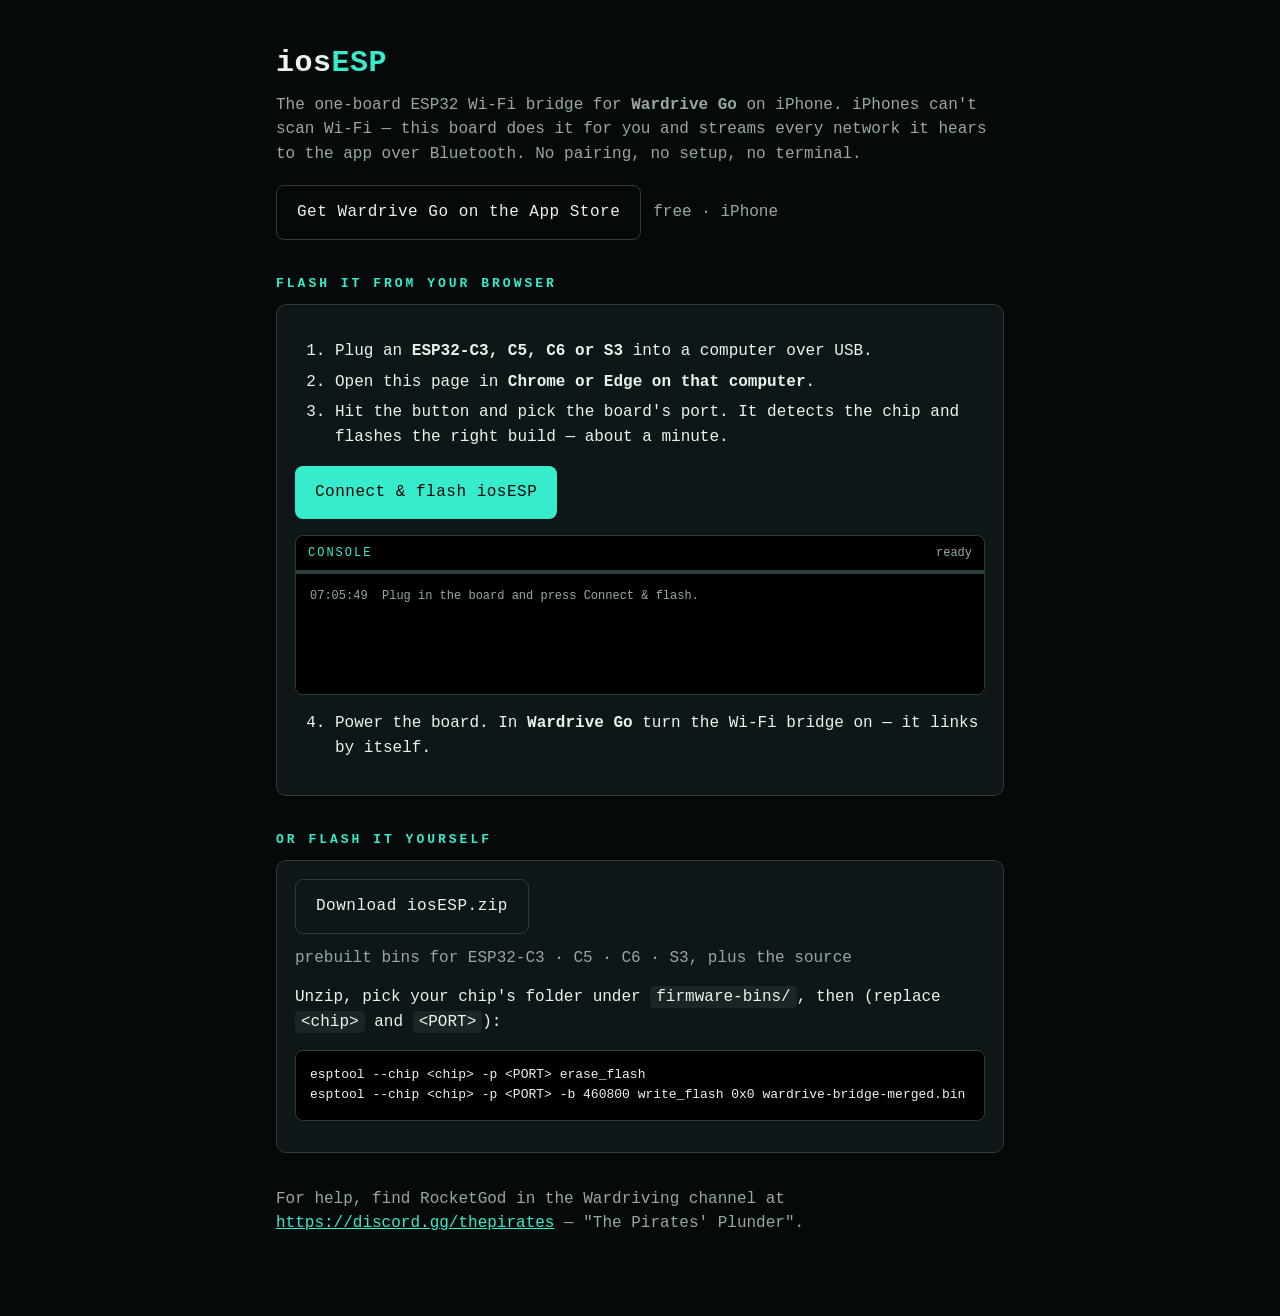
==== iosESP/index.html @ f20fcab3 "iosESP flasher: native-USB reset after flashing on USB-Serial-JTAG boards" ====
<!doctype html>
<html lang="en">
<head>
<meta charset="utf-8">
<meta name="viewport" content="width=device-width, initial-scale=1">
<title>iosESP firmware</title>
<meta name="description" content="iosESP — the one-board ESP32 Wi-Fi bridge firmware for Wardrive Go on iPhone. Flash it from your browser.">
<style>
  :root { --paper:#06090A; --surface:#0E1618; --ink:#E9F3F0; --muted:#94A9A4; --line:#2C3D3B; --glow:#37ECCB; --ochre:#E0A53C; --danger:#FF5B52; }
  * { box-sizing: border-box; }
  body { margin:0; background:var(--paper); color:var(--ink); font: 16px/1.55 ui-monospace, SFMono-Regular, Menlo, Consolas, monospace; }
  main { max-width: 760px; margin: 0 auto; padding: 40px 16px 64px; }
  h1 { font-size: 30px; margin: 0 0 6px; letter-spacing: .5px; }
  h1 span { color: var(--glow); }
  .sub { color: var(--muted); margin: 0 0 28px; }
  h2 { font-size: 13px; letter-spacing: 3px; color: var(--glow); margin: 34px 0 10px; text-transform: uppercase; }
  .card { background: var(--surface); border: 1px solid var(--line); border-radius: 10px; padding: 18px; }
  .btn { display:inline-block; background: var(--glow); color: var(--paper); font-weight: 700; padding: 14px 20px; border-radius: 8px; text-decoration: none; letter-spacing: .5px; border: 0; font: inherit; cursor: pointer; }
  .btn.alt { background: transparent; color: var(--ink); border: 1px solid var(--line); }
  .btn:disabled { opacity: .45; cursor: default; }
  code { background: rgba(255,255,255,.06); padding: 2px 6px; border-radius: 4px; }
  pre { background: #000; border: 1px solid var(--line); border-radius: 8px; padding: 14px; overflow-x: auto; font-size: 13px; }
  .muted { color: var(--muted); }
  a { color: var(--glow); }
  .row { display:flex; gap: 12px; flex-wrap: wrap; align-items: center; }
  ol li { margin: 6px 0; }
  .term { margin-top: 16px; background: #000; border: 1px solid var(--line); border-radius: 8px; overflow: hidden; }
  .term-bar { display:flex; justify-content: space-between; align-items: center; padding: 8px 12px; border-bottom: 1px solid var(--line); font-size: 12px; }
  .term-bar .title { color: var(--glow); letter-spacing: 2px; }
  .term-bar .state { color: var(--muted); }
  .term-bar .state.busy { color: var(--ochre); }
  .term-bar .state.ok { color: var(--glow); }
  .term-bar .state.err { color: var(--danger); }
  .bar { height: 3px; background: var(--line); }
  .bar > div { height: 100%; width: 0; background: var(--glow); transition: width .2s; }
  #log { margin: 0; border: 0; border-radius: 0; max-height: 280px; min-height: 120px; overflow: auto; font-size: 12px; line-height: 1.45; white-space: pre-wrap; word-break: break-word; }
  #log .ok { color: var(--glow); } #log .err { color: var(--danger); } #log .dim { color: var(--muted); } #log .hi { color: var(--ink); }
</style>
</head>
<body>
<main>
  <h1>ios<span>ESP</span></h1>
  <p class="sub">The one-board ESP32 Wi-Fi bridge for <strong>Wardrive Go</strong> on iPhone. iPhones can't scan Wi-Fi — this board does it for you and streams every network it hears to the app over Bluetooth. No pairing, no setup, no terminal.</p>
  <div class="row" style="margin:-10px 0 28px">
    <a class="btn alt" href="https://apps.apple.com/app/id6783390938">Get Wardrive Go on the App Store</a>
    <span class="muted">free · iPhone</span>
  </div>

  <h2>Flash it from your browser</h2>
  <div class="card">
    <ol>
      <li>Plug an <strong>ESP32-C3, C5, C6 or S3</strong> into a computer over USB.</li>
      <li>Open this page in <strong>Chrome or Edge on that computer</strong>.</li>
      <li>Hit the button and pick the board's port. It detects the chip and flashes the right build — about a minute.</li>
    </ol>
    <div class="row" style="margin-top:8px">
      <button id="flash" class="btn">Connect &amp; flash iosESP</button>
    </div>
    <div class="term">
      <div class="term-bar"><span class="title">CONSOLE</span><span id="state" class="state">ready</span></div>
      <div class="bar"><div id="progress"></div></div>
      <pre id="log"></pre>
    </div>
    <ol start="4">
      <li>Power the board. In <strong>Wardrive Go</strong> turn the Wi-Fi bridge on — it links by itself.</li>
    </ol>
  </div>

  <h2>Or flash it yourself</h2>
  <div class="card">
    <div class="row">
      <a class="btn alt" href="iosESP.zip">Download iosESP.zip</a>
      <span class="muted">prebuilt bins for ESP32-C3 · C5 · C6 · S3, plus the source</span>
    </div>
    <p style="margin-top:14px">Unzip, pick your chip's folder under <code>firmware-bins/</code>, then (replace <code>&lt;chip&gt;</code> and <code>&lt;PORT&gt;</code>):</p>
<pre>esptool --chip &lt;chip&gt; -p &lt;PORT&gt; erase_flash
esptool --chip &lt;chip&gt; -p &lt;PORT&gt; -b 460800 write_flash 0x0 wardrive-bridge-merged.bin</pre>
  </div>

  <p class="muted" style="margin-top:34px">For help, find RocketGod in the Wardriving channel at <a href="https://discord.gg/thepirates">https://discord.gg/thepirates</a> — "The Pirates' Plunder".</p>
</main>
<script type="module">
const ESPTOOL = "https://cdn.jsdelivr.net/npm/esptool-js@0.7.0/+esm";
const BINS = {
  "ESP32-C3": "bins/esp32c3/wardrive-bridge-merged.bin",
  "ESP32-C5": "bins/esp32c5/wardrive-bridge-merged.bin",
  "ESP32-C6": "bins/esp32c6/wardrive-bridge-merged.bin",
  "ESP32-S3": "bins/esp32s3/wardrive-bridge-merged.bin",
};
const btn = document.getElementById("flash"), logEl = document.getElementById("log");
const stateEl = document.getElementById("state"), bar = document.getElementById("progress");

function line(text, cls = "dim") {
  const t = String(text).replace(/\r?\n$/, "");
  if (!t.trim()) return;
  const el = document.createElement("div");
  el.className = cls;
  el.textContent = `${new Date().toTimeString().slice(0, 8)}  ${t}`;
  logEl.appendChild(el);
  while (logEl.childElementCount > 1500) logEl.removeChild(logEl.firstChild);
  logEl.scrollTop = logEl.scrollHeight;
}
function state(text, cls = "") { stateEl.textContent = text; stateEl.className = "state " + cls; }
function progress(f) { bar.style.width = `${Math.round(Math.max(0, Math.min(1, f)) * 100)}%`; }

const terminal = {
  clean() {},
  writeLine(s) { line(s, /error|fail/i.test(s) ? "err" : /chip is|detect|features|crystal|mac/i.test(s) ? "hi" : "dim"); },
  write(s) { line(s); },
};

if (!("serial" in navigator)) {
  btn.disabled = true;
  line("This browser can't flash over USB. Use Chrome or Edge on a computer, or the manual steps below.", "err");
  state("unsupported", "err");
} else if (!window.isSecureContext) {
  btn.disabled = true;
  line("USB flashing needs this page over HTTPS.", "err");
  state("unsupported", "err");
} else {
  line("Plug in the board and press Connect & flash.");
}

btn.addEventListener("click", async () => {
  let port;
  try { port = await navigator.serial.requestPort(); }
  catch { line("No port selected."); return; }

  btn.disabled = true; progress(0); logEl.textContent = "";
  let transport;
  try {
    state("connecting", "busy");
    line("Connecting…", "hi");
    const { ESPLoader, Transport } = await import(ESPTOOL);
    if (port.readable || port.writable) { try { await port.close(); } catch {} }
    transport = new Transport(port, false);
    const loader = new ESPLoader({ transport, baudrate: 460800, terminal, debugLogging: false });
    const desc = await loader.main();
    const chip = loader.chip.CHIP_NAME;
    line(`Detected ${desc}`, "ok");
    const path = BINS[chip];
    if (!path) throw new Error(`${chip} isn't supported. iosESP runs on ESP32-C3, C5, C6 and S3.`);

    state("downloading", "busy");
    const res = await fetch(path, { cache: "no-cache" });
    if (!res.ok) throw new Error(`Couldn't download the ${chip} build (HTTP ${res.status}).`);
    const data = new Uint8Array(await res.arrayBuffer());
    line(`Downloaded the ${chip} build (${(data.length / 1024).toFixed(0)} KB).`, "hi");

    state("erasing + flashing", "busy");
    line("Erasing and flashing — keep the board plugged in…", "hi");
    await loader.writeFlash({
      fileArray: [{ data, address: 0 }],
      flashMode: "keep", flashFreq: "keep", flashSize: "keep",
      eraseAll: true, compress: true,
      reportProgress: (_i, written, total) => progress(written / total),
    });
    progress(1);
    const nativeUsb = (port.getInfo ? port.getInfo().usbProductId : 0) === 0x1001;
    await loader.after("hard_reset", nativeUsb);
    line("Done. The board restarted into iosESP — turn on the Wi-Fi bridge in Wardrive Go.", "ok");
    state("done", "ok");
  } catch (e) {
    const msg = e && e.message ? e.message : String(e);
    line(`Failed: ${msg}`, "err");
    if (/failed to open serial port|port is already open|access denied/i.test(msg)) {
      line("The port is busy. Close any other app or tab using it (Arduino IDE, serial monitor), or unplug and replug the board, then try again.", "hi");
    } else {
      line("Hold the board's BOOT button, tap RESET (or replug while holding BOOT), release BOOT, then try again.", "hi");
    }
    state("failed", "err");
  } finally {
    try { if (transport) await transport.disconnect(); } catch {}
    btn.disabled = false;
  }
});
</script>
</body>
</html>
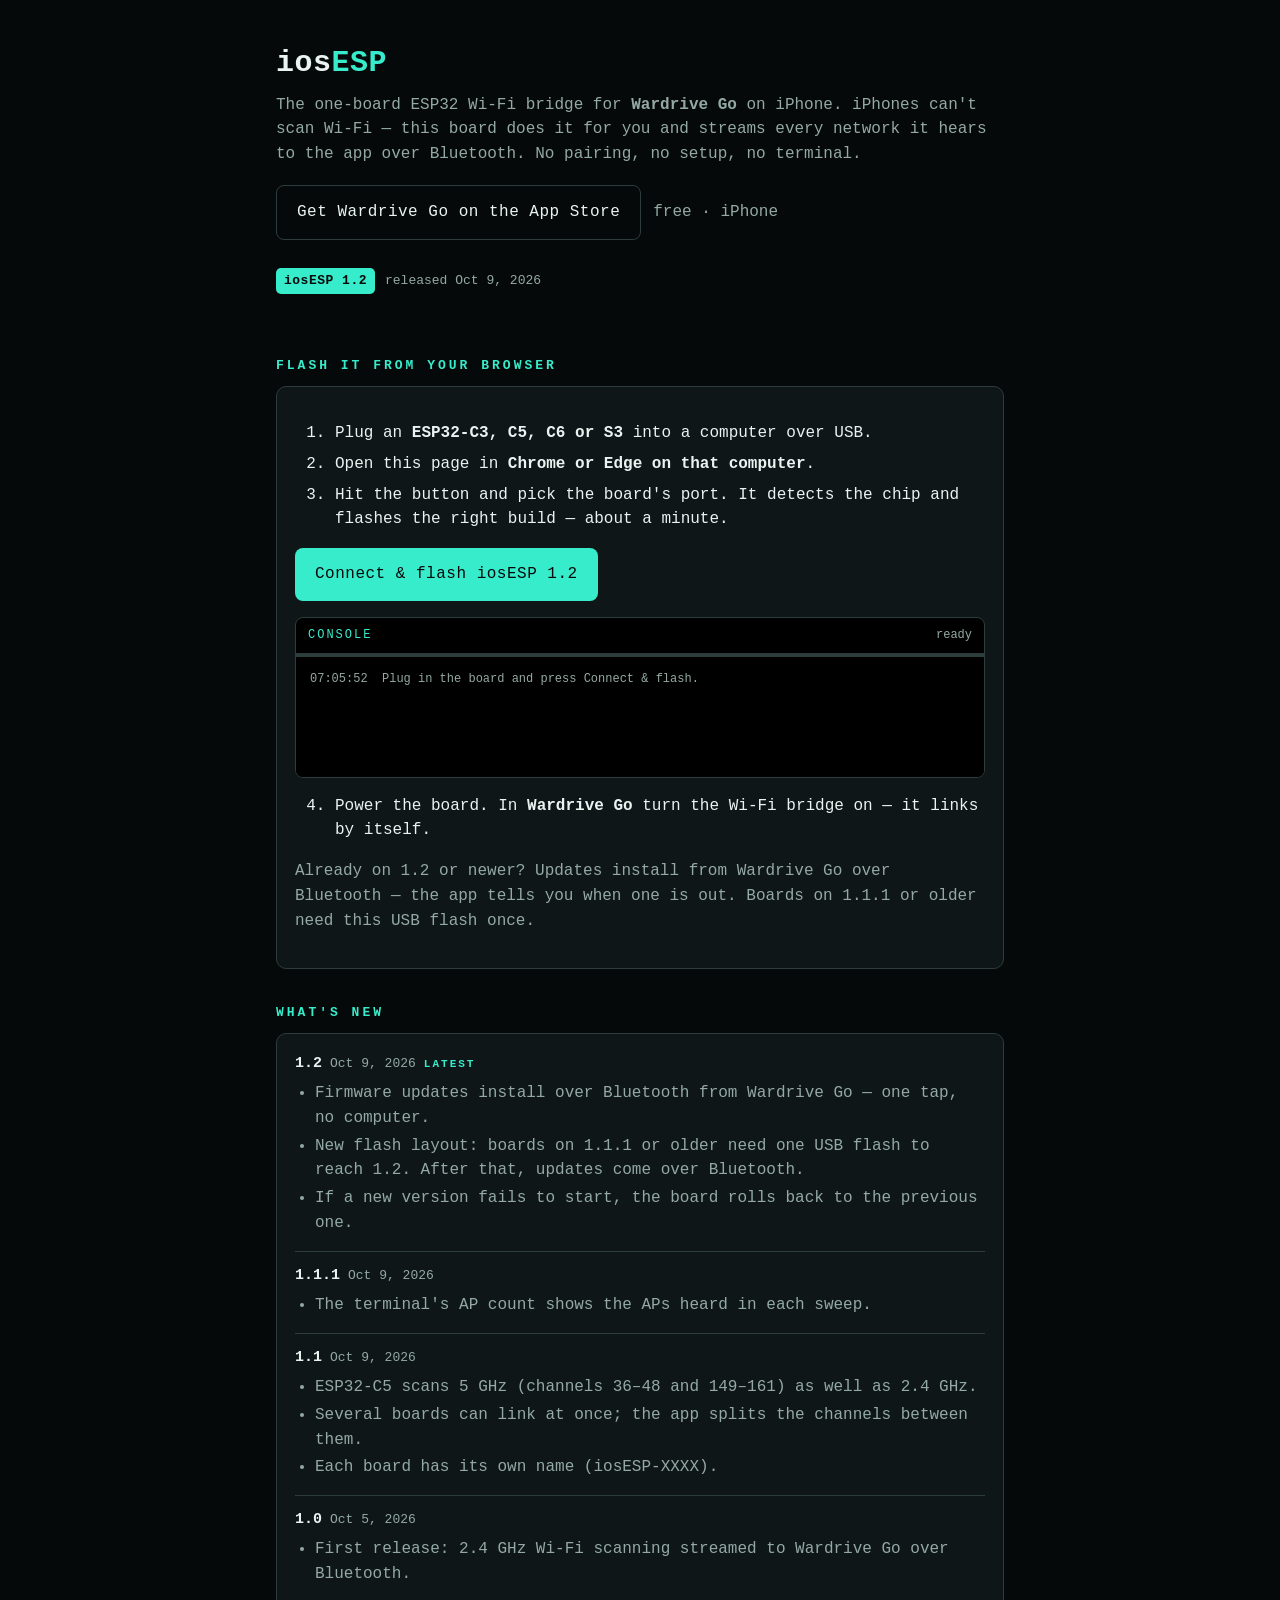
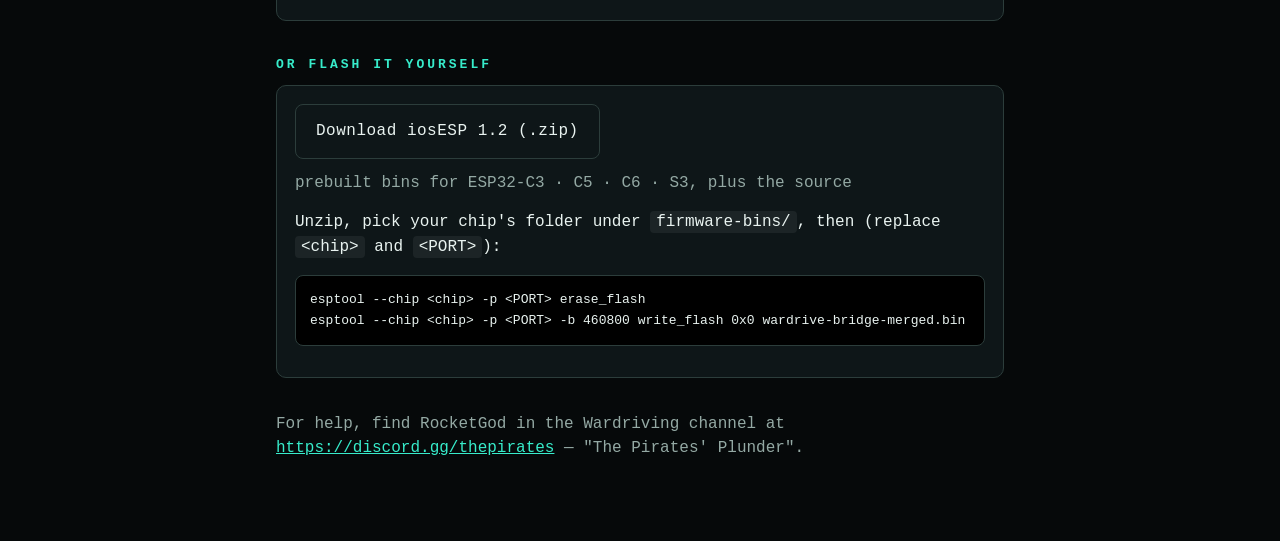
==== commit 6bcde526: "iosESP page: current version + release date, versioned button/zip, What's new from version.json" ====
--- a/iosESP/index.html
+++ b/iosESP/index.html
@@ -35,6 +35,16 @@
   .bar > div { height: 100%; width: 0; background: var(--glow); transition: width .2s; }
   #log { margin: 0; border: 0; border-radius: 0; max-height: 280px; min-height: 120px; overflow: auto; font-size: 12px; line-height: 1.45; white-space: pre-wrap; word-break: break-word; }
   #log .ok { color: var(--glow); } #log .err { color: var(--danger); } #log .dim { color: var(--muted); } #log .hi { color: var(--ink); }
+  .ver { display:inline-flex; gap: 10px; align-items: center; margin: -14px 0 28px; font-size: 13px; color: var(--muted); }
+  .ver b { color: var(--paper); background: var(--glow); padding: 3px 8px; border-radius: 5px; letter-spacing: .5px; }
+  .rel { padding: 12px 0; border-top: 1px solid var(--line); }
+  .rel:first-child { border-top: 0; padding-top: 0; }
+  .rel h3 { margin: 0 0 6px; font-size: 15px; }
+  .rel h3 span { color: var(--muted); font-weight: 400; font-size: 13px; margin-left: 8px; }
+  .rel h3 em { color: var(--glow); font-style: normal; font-size: 11px; letter-spacing: 2px; margin-left: 8px; }
+  .rel ul { margin: 0; padding-left: 20px; color: var(--muted); }
+  .rel li { margin: 3px 0; }
+  .update-note { margin-top: 12px; }
 </style>
 </head>
 <body>
@@ -45,6 +55,7 @@
     <a class="btn alt" href="https://apps.apple.com/app/id6783390938">Get Wardrive Go on the App Store</a>
     <span class="muted">free · iPhone</span>
   </div>
+  <div class="ver" id="ver" hidden><b id="ver-num"></b><span id="ver-date"></span></div>
 
   <h2>Flash it from your browser</h2>
   <div class="card">
@@ -64,12 +75,16 @@
     <ol start="4">
       <li>Power the board. In <strong>Wardrive Go</strong> turn the Wi-Fi bridge on — it links by itself.</li>
     </ol>
+    <p class="muted update-note">Already on 1.2 or newer? Updates install from Wardrive Go over Bluetooth — the app tells you when one is out. Boards on 1.1.1 or older need this USB flash once.</p>
   </div>
+
+  <h2 id="releases-h" hidden>What's new</h2>
+  <div class="card" id="releases" hidden></div>
 
   <h2>Or flash it yourself</h2>
   <div class="card">
     <div class="row">
-      <a class="btn alt" href="iosESP.zip">Download iosESP.zip</a>
+      <a class="btn alt" id="zip" href="iosESP.zip">Download iosESP.zip</a>
       <span class="muted">prebuilt bins for ESP32-C3 · C5 · C6 · S3, plus the source</span>
     </div>
     <p style="margin-top:14px">Unzip, pick your chip's folder under <code>firmware-bins/</code>, then (replace <code>&lt;chip&gt;</code> and <code>&lt;PORT&gt;</code>):</p>
@@ -101,6 +116,43 @@
   logEl.scrollTop = logEl.scrollHeight;
 }
 function state(text, cls = "") { stateEl.textContent = text; stateEl.className = "state " + cls; }
+
+let latest = "";
+function fmtDate(s) {
+  const d = new Date(`${s}T12:00:00`);
+  return isNaN(d) ? s : d.toLocaleDateString("en-US", { month: "short", day: "numeric", year: "numeric" });
+}
+function el(tag, cls, text) {
+  const e = document.createElement(tag);
+  if (cls) e.className = cls;
+  if (text !== undefined) e.textContent = text;
+  return e;
+}
+fetch("version.json", { cache: "no-cache" })
+  .then(r => (r.ok ? r.json() : null))
+  .then(v => {
+    if (!v || !v.latest) return;
+    latest = v.latest;
+    document.getElementById("ver-num").textContent = `iosESP ${v.latest}`;
+    document.getElementById("ver-date").textContent = v.date ? `released ${fmtDate(v.date)}` : "";
+    document.getElementById("ver").hidden = false;
+    btn.textContent = `Connect & flash iosESP ${v.latest}`;
+    document.getElementById("zip").textContent = `Download iosESP ${v.latest} (.zip)`;
+    const box = document.getElementById("releases");
+    for (const r of v.releases || []) {
+      const item = el("div", "rel");
+      const h = el("h3", "", r.version);
+      if (r.date) h.appendChild(el("span", "", fmtDate(r.date)));
+      if (r.version === v.latest) h.appendChild(el("em", "", "LATEST"));
+      item.appendChild(h);
+      const ul = el("ul");
+      for (const n of r.notes || []) ul.appendChild(el("li", "", n));
+      item.appendChild(ul);
+      box.appendChild(item);
+    }
+    if (box.childElementCount) { box.hidden = false; document.getElementById("releases-h").hidden = false; }
+  })
+  .catch(() => {});
 function progress(f) { bar.style.width = `${Math.round(Math.max(0, Math.min(1, f)) * 100)}%`; }
 
 const terminal = {
@@ -145,7 +197,7 @@
     const res = await fetch(path, { cache: "no-cache" });
     if (!res.ok) throw new Error(`Couldn't download the ${chip} build (HTTP ${res.status}).`);
     const data = new Uint8Array(await res.arrayBuffer());
-    line(`Downloaded the ${chip} build (${(data.length / 1024).toFixed(0)} KB).`, "hi");
+    line(`Downloaded iosESP ${latest ? latest + " " : ""}for ${chip} (${(data.length / 1024).toFixed(0)} KB).`, "hi");
 
     state("erasing + flashing", "busy");
     line("Erasing and flashing — keep the board plugged in…", "hi");
@@ -158,7 +210,7 @@
     progress(1);
     const nativeUsb = (port.getInfo ? port.getInfo().usbProductId : 0) === 0x1001;
     await loader.after("hard_reset", nativeUsb);
-    line("Done. The board restarted into iosESP — turn on the Wi-Fi bridge in Wardrive Go.", "ok");
+    line(`Done. The board restarted into iosESP${latest ? " " + latest : ""} — turn on the Wi-Fi bridge in Wardrive Go.`, "ok");
     state("done", "ok");
   } catch (e) {
     const msg = e && e.message ? e.message : String(e);
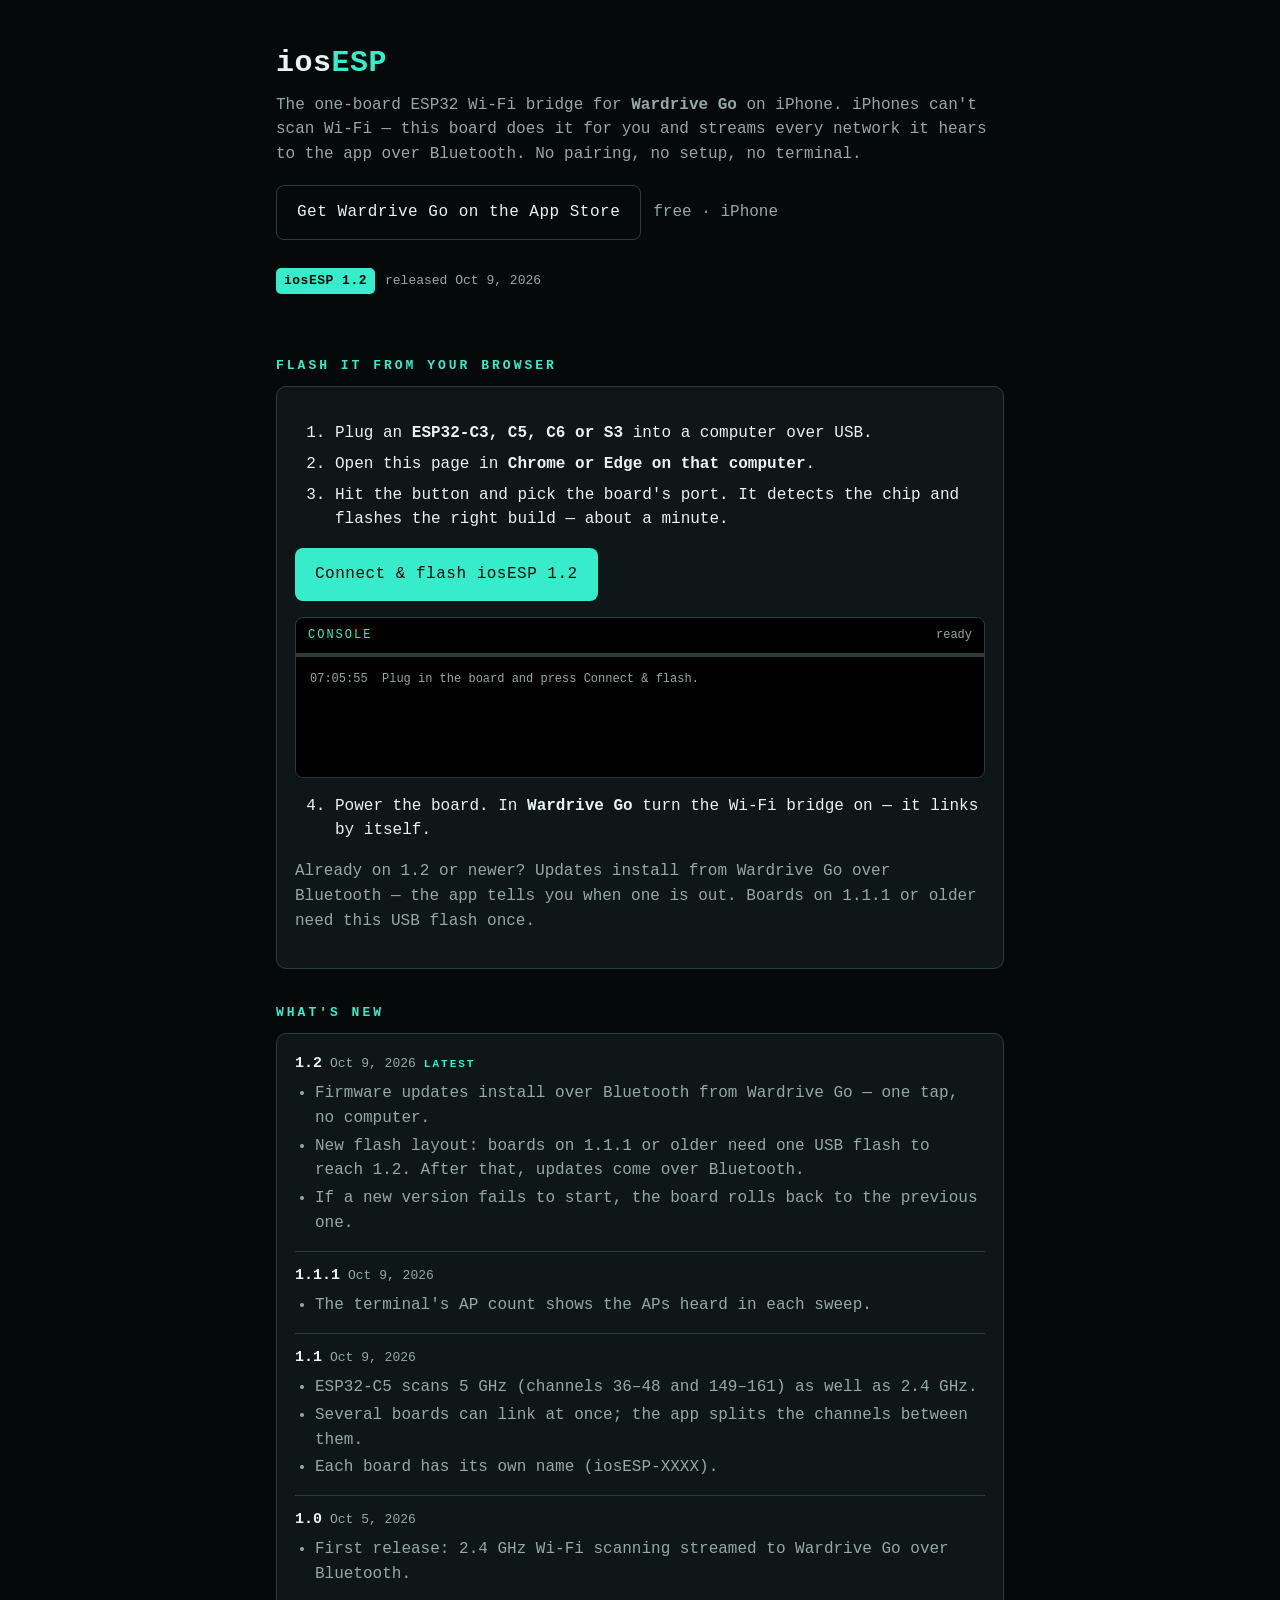
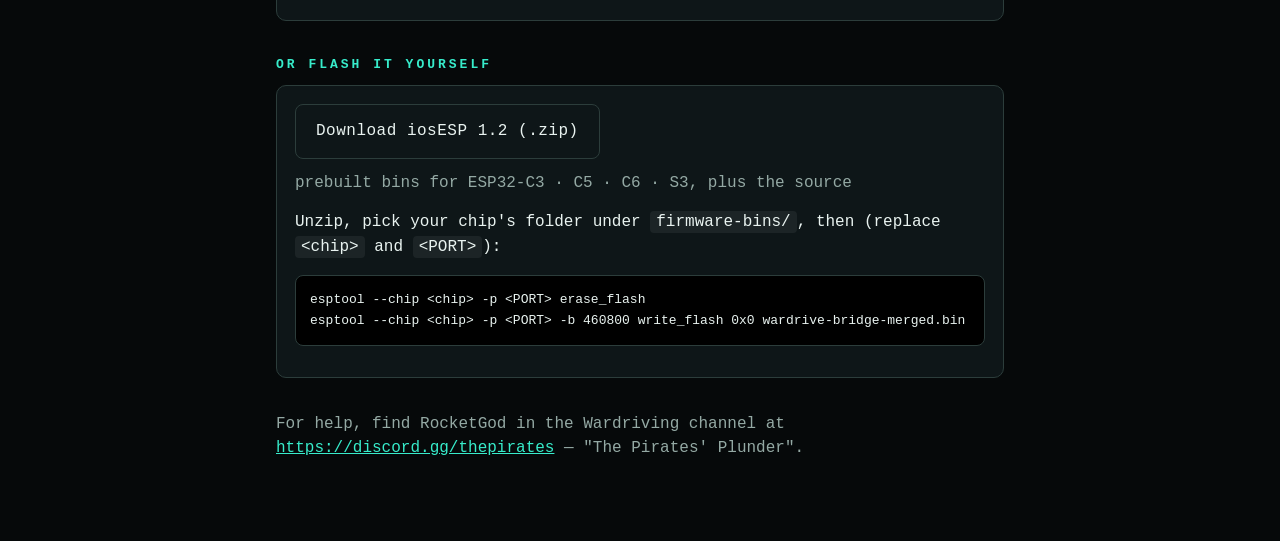
==== commit 2f3ed6b8: "iosESP flasher: versioned firmware URLs so the CDN can't serve a cached older build" ====
--- a/iosESP/index.html
+++ b/iosESP/index.html
@@ -128,7 +128,7 @@
   if (text !== undefined) e.textContent = text;
   return e;
 }
-fetch("version.json", { cache: "no-cache" })
+fetch(`version.json?t=${Date.now()}`, { cache: "no-store" })
   .then(r => (r.ok ? r.json() : null))
   .then(v => {
     if (!v || !v.latest) return;
@@ -137,7 +137,9 @@
     document.getElementById("ver-date").textContent = v.date ? `released ${fmtDate(v.date)}` : "";
     document.getElementById("ver").hidden = false;
     btn.textContent = `Connect & flash iosESP ${v.latest}`;
-    document.getElementById("zip").textContent = `Download iosESP ${v.latest} (.zip)`;
+    const zip = document.getElementById("zip");
+    zip.textContent = `Download iosESP ${v.latest} (.zip)`;
+    zip.href = `iosESP.zip?v=${encodeURIComponent(v.latest)}`;
     const box = document.getElementById("releases");
     for (const r of v.releases || []) {
       const item = el("div", "rel");
@@ -194,7 +196,7 @@
     if (!path) throw new Error(`${chip} isn't supported. iosESP runs on ESP32-C3, C5, C6 and S3.`);
 
     state("downloading", "busy");
-    const res = await fetch(path, { cache: "no-cache" });
+    const res = await fetch(`${path}?v=${encodeURIComponent(latest || Date.now())}`, { cache: "no-store" });
     if (!res.ok) throw new Error(`Couldn't download the ${chip} build (HTTP ${res.status}).`);
     const data = new Uint8Array(await res.arrayBuffer());
     line(`Downloaded iosESP ${latest ? latest + " " : ""}for ${chip} (${(data.length / 1024).toFixed(0)} KB).`, "hi");
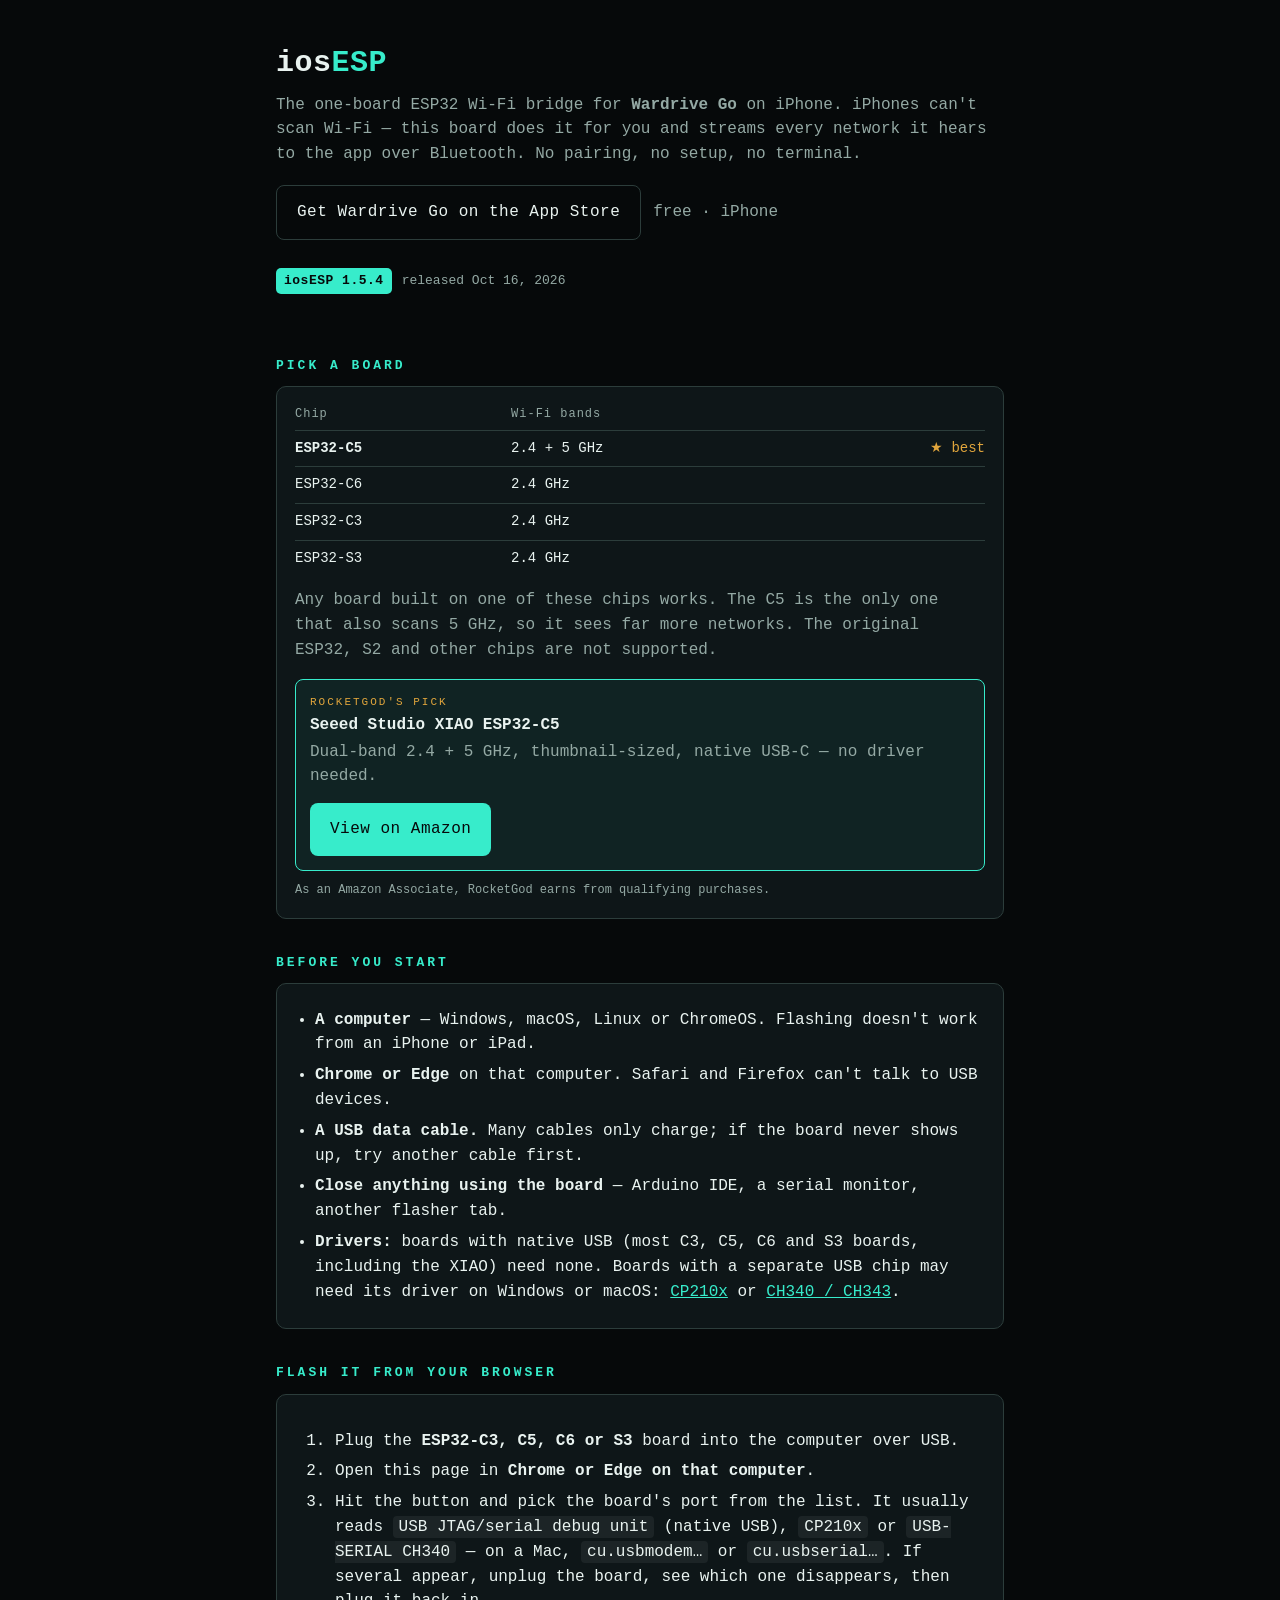
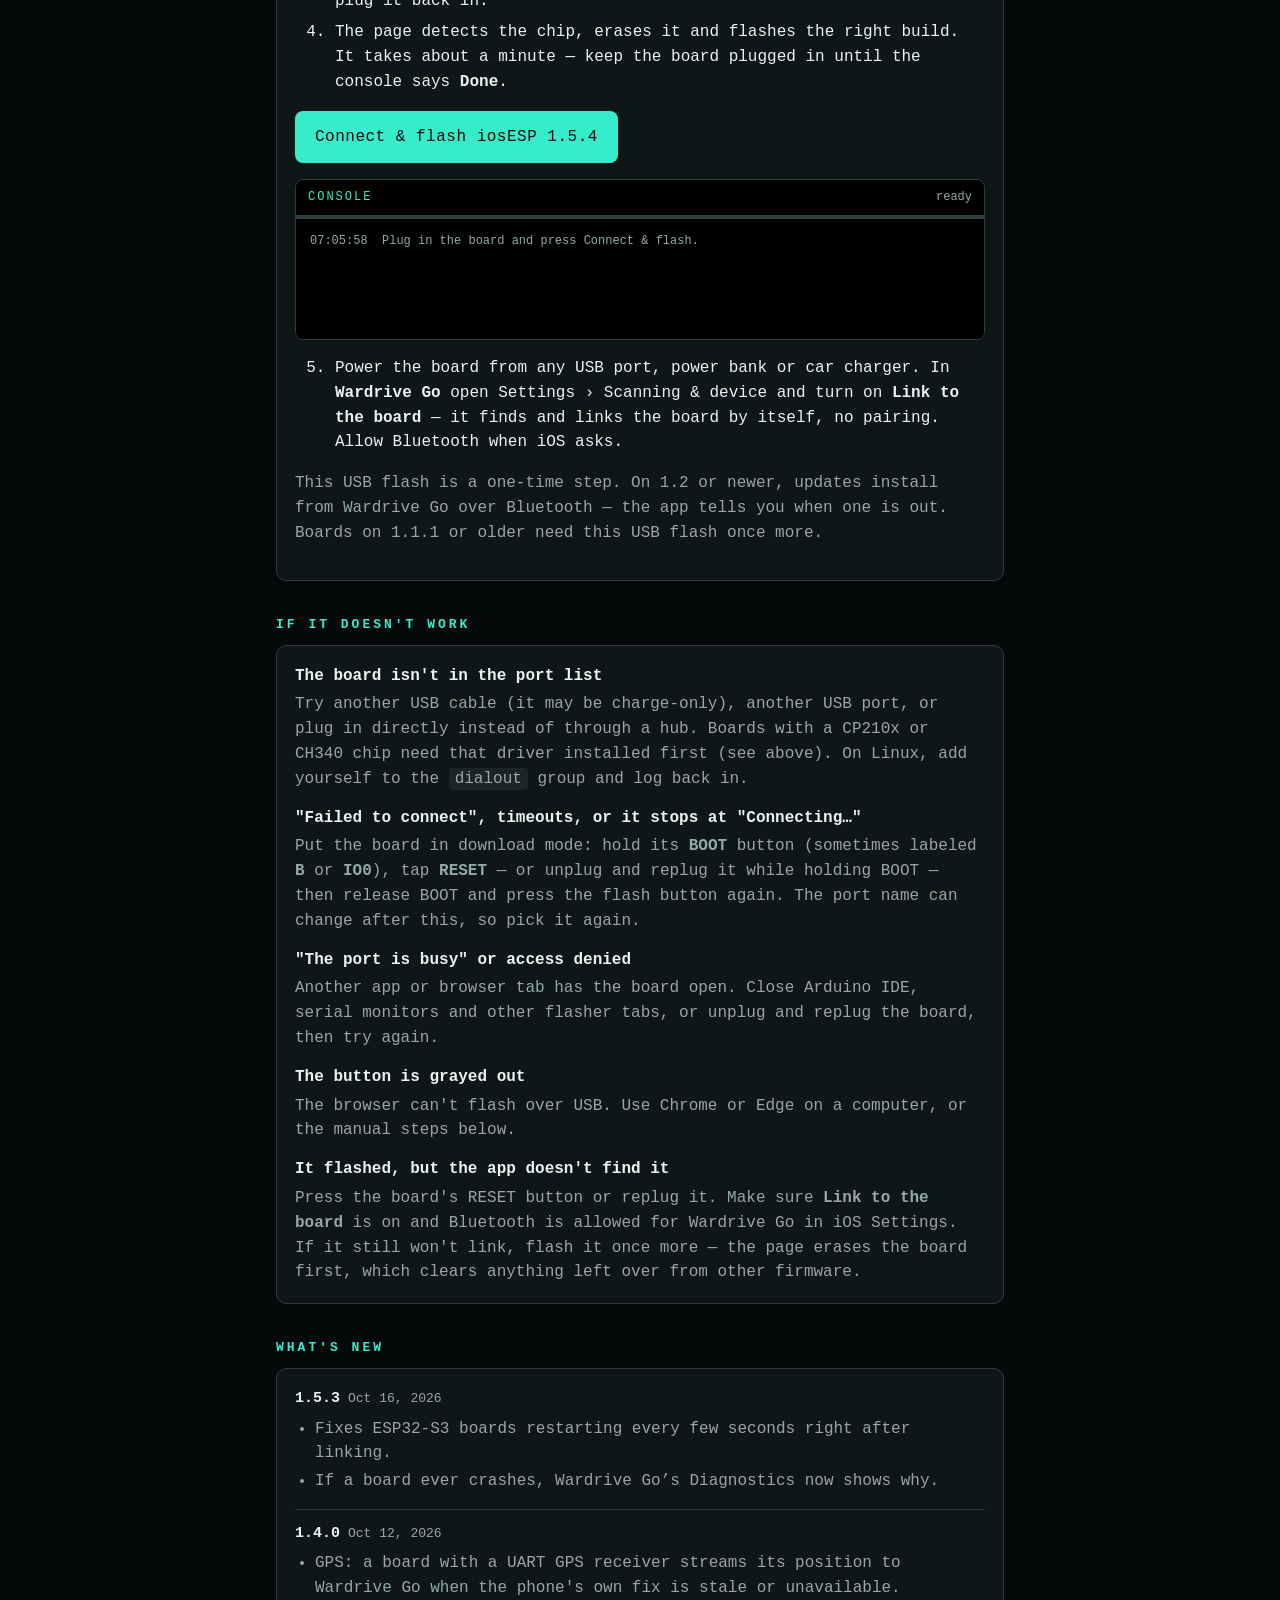
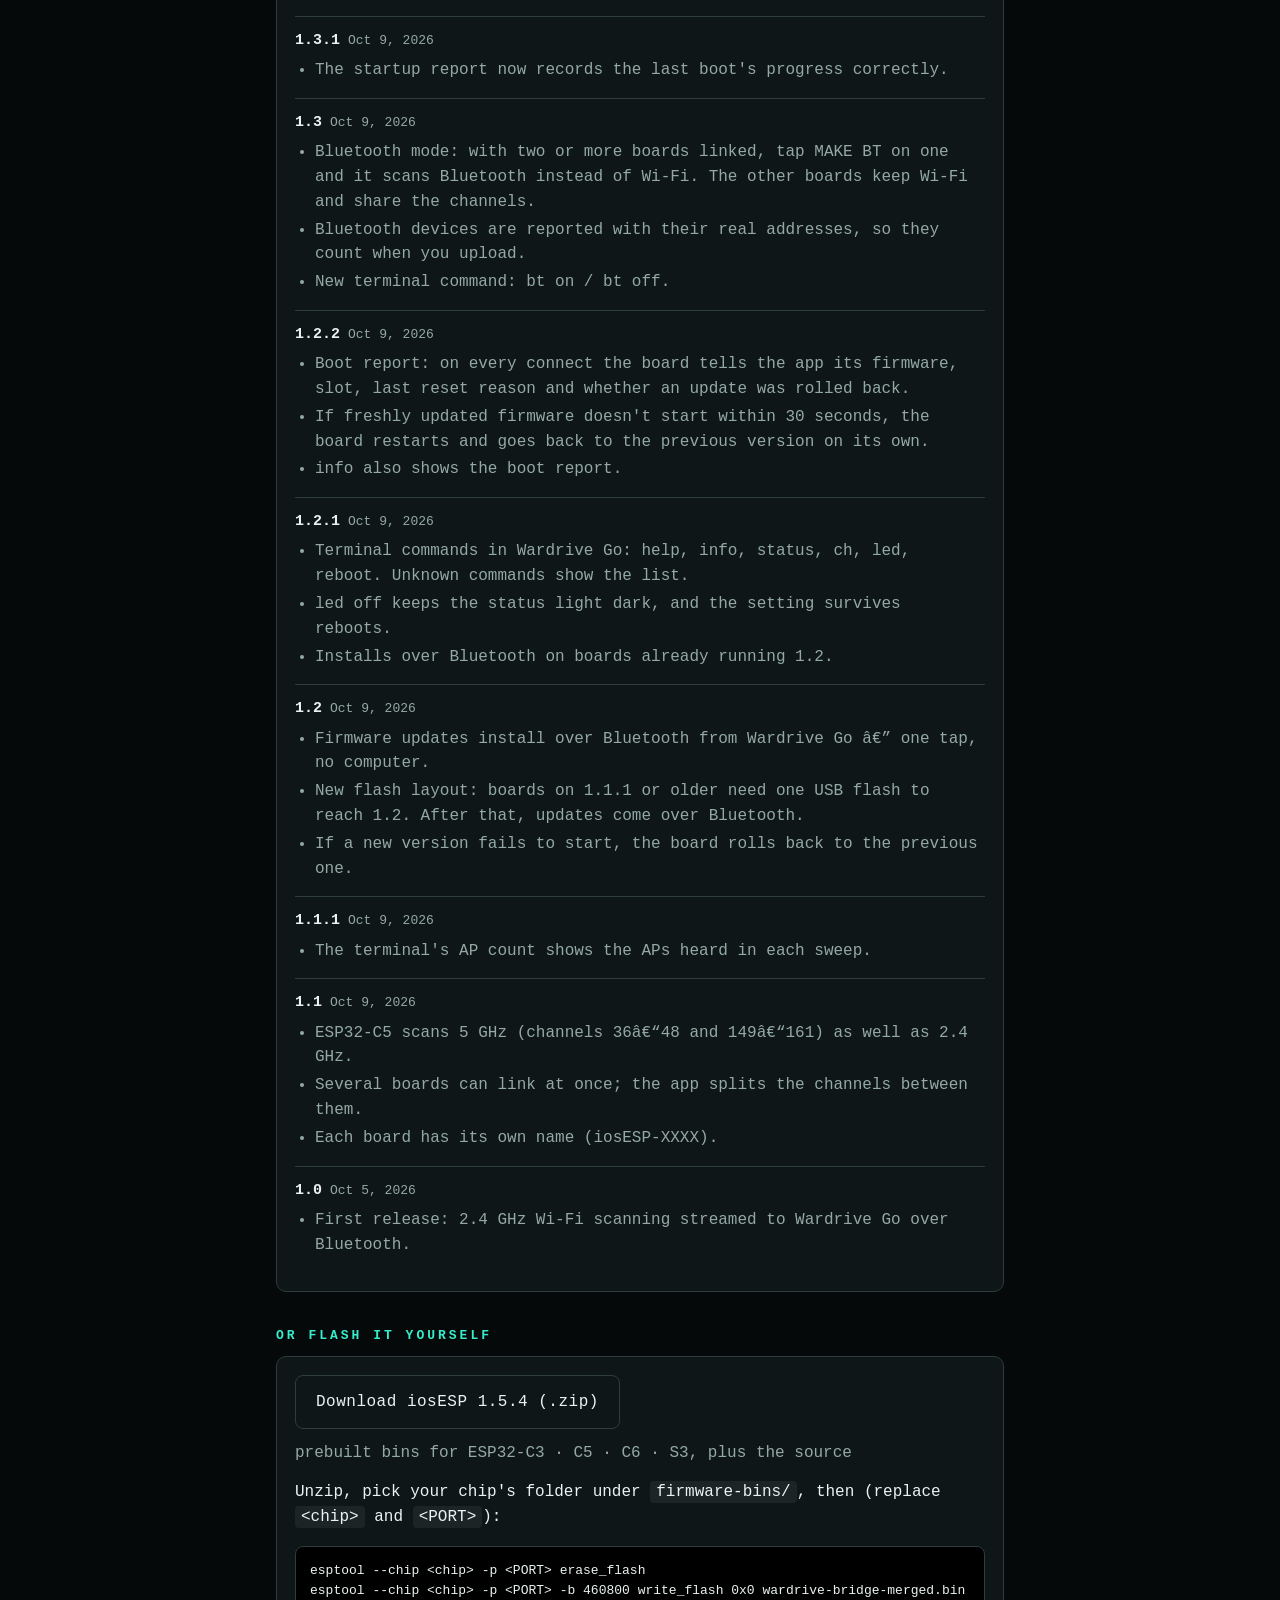
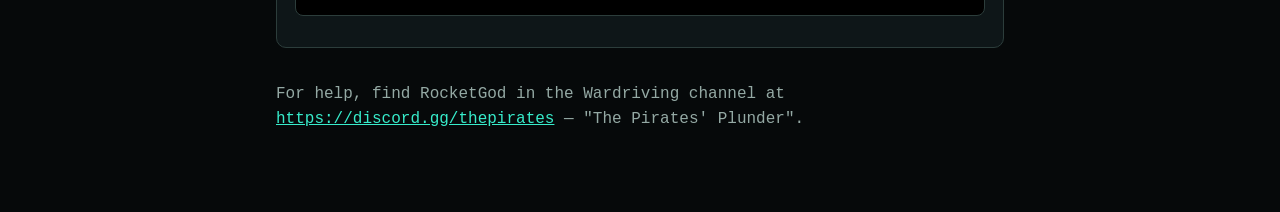
==== commit bca2ffe0: "iosESP: board picks, before-you-start checklist, detailed flashing steps and troubleshooting" ====
--- a/iosESP/index.html
+++ b/iosESP/index.html
@@ -45,6 +45,19 @@
   .rel ul { margin: 0; padding-left: 20px; color: var(--muted); }
   .rel li { margin: 3px 0; }
   .update-note { margin-top: 12px; }
+  ul { margin: 0; padding-left: 20px; } ul li { margin: 6px 0; }
+  .chips { width: 100%; border-collapse: collapse; font-size: 14px; }
+  .chips th { text-align: left; color: var(--muted); font-weight: 400; font-size: 12px; letter-spacing: 1px; padding: 0 0 6px; }
+  .chips td { padding: 7px 0; border-top: 1px solid var(--line); }
+  .chips .best { color: var(--ochre); text-align: right; white-space: nowrap; }
+  .pick { display: flex; gap: 14px; align-items: center; justify-content: space-between; flex-wrap: wrap; margin-top: 16px; padding: 14px; border: 1px solid var(--glow); border-radius: 8px; background: rgba(55,236,203,.06); }
+  .pick-label { color: var(--ochre); font-size: 11px; letter-spacing: 2px; }
+  .pick-name { font-weight: 700; margin: 2px 0; }
+  .disclosure { font-size: 12px; margin: 10px 0 0; }
+  .fix { margin: 0; }
+  .fix dt { font-weight: 700; margin-top: 14px; }
+  .fix dt:first-child { margin-top: 0; }
+  .fix dd { margin: 4px 0 0; color: var(--muted); }
 </style>
 </head>
 <body>
@@ -57,12 +70,45 @@
   </div>
   <div class="ver" id="ver" hidden><b id="ver-num"></b><span id="ver-date"></span></div>
 
+  <h2>Pick a board</h2>
+  <div class="card">
+    <table class="chips">
+      <tr><th>Chip</th><th>Wi-Fi bands</th><th></th></tr>
+      <tr><td><strong>ESP32-C5</strong></td><td>2.4 + 5 GHz</td><td class="best">★ best</td></tr>
+      <tr><td>ESP32-C6</td><td>2.4 GHz</td><td></td></tr>
+      <tr><td>ESP32-C3</td><td>2.4 GHz</td><td></td></tr>
+      <tr><td>ESP32-S3</td><td>2.4 GHz</td><td></td></tr>
+    </table>
+    <p class="muted" style="margin:12px 0 0">Any board built on one of these chips works. The C5 is the only one that also scans 5 GHz, so it sees far more networks. The original ESP32, S2 and other chips are not supported.</p>
+    <div class="pick">
+      <div>
+        <div class="pick-label">ROCKETGOD'S PICK</div>
+        <div class="pick-name">Seeed Studio XIAO ESP32-C5</div>
+        <div class="muted">Dual-band 2.4 + 5 GHz, thumbnail-sized, native USB-C — no driver needed.</div>
+      </div>
+      <a class="btn" href="https://link.amazon/B043kNYbH" rel="sponsored noopener" target="_blank">View on Amazon</a>
+    </div>
+    <p class="muted disclosure">As an Amazon Associate, RocketGod earns from qualifying purchases.</p>
+  </div>
+
+  <h2>Before you start</h2>
+  <div class="card">
+    <ul>
+      <li><strong>A computer</strong> — Windows, macOS, Linux or ChromeOS. Flashing doesn't work from an iPhone or iPad.</li>
+      <li><strong>Chrome or Edge</strong> on that computer. Safari and Firefox can't talk to USB devices.</li>
+      <li><strong>A USB data cable.</strong> Many cables only charge; if the board never shows up, try another cable first.</li>
+      <li><strong>Close anything using the board</strong> — Arduino IDE, a serial monitor, another flasher tab.</li>
+      <li><strong>Drivers:</strong> boards with native USB (most C3, C5, C6 and S3 boards, including the XIAO) need none. Boards with a separate USB chip may need its driver on Windows or macOS: <a href="https://www.silabs.com/developer-tools/usb-to-uart-bridge-vcp-drivers" rel="noopener" target="_blank">CP210x</a> or <a href="https://www.wch-ic.com/downloads/CH341SER_ZIP.html" rel="noopener" target="_blank">CH340 / CH343</a>.</li>
+    </ul>
+  </div>
+
   <h2>Flash it from your browser</h2>
   <div class="card">
     <ol>
-      <li>Plug an <strong>ESP32-C3, C5, C6 or S3</strong> into a computer over USB.</li>
+      <li>Plug the <strong>ESP32-C3, C5, C6 or S3</strong> board into the computer over USB.</li>
       <li>Open this page in <strong>Chrome or Edge on that computer</strong>.</li>
-      <li>Hit the button and pick the board's port. It detects the chip and flashes the right build — about a minute.</li>
+      <li>Hit the button and pick the board's port from the list. It usually reads <code>USB JTAG/serial debug unit</code> (native USB), <code>CP210x</code> or <code>USB-SERIAL CH340</code> — on a Mac, <code>cu.usbmodem…</code> or <code>cu.usbserial…</code>. If several appear, unplug the board, see which one disappears, then plug it back in.</li>
+      <li>The page detects the chip, erases it and flashes the right build. It takes about a minute — keep the board plugged in until the console says <strong>Done</strong>.</li>
     </ol>
     <div class="row" style="margin-top:8px">
       <button id="flash" class="btn">Connect &amp; flash iosESP</button>
@@ -72,10 +118,26 @@
       <div class="bar"><div id="progress"></div></div>
       <pre id="log"></pre>
     </div>
-    <ol start="4">
-      <li>Power the board. In <strong>Wardrive Go</strong> turn the Wi-Fi bridge on — it links by itself.</li>
+    <ol start="5">
+      <li>Power the board from any USB port, power bank or car charger. In <strong>Wardrive Go</strong> open Settings › Scanning &amp; device and turn on <strong>Link to the board</strong> — it finds and links the board by itself, no pairing. Allow Bluetooth when iOS asks.</li>
     </ol>
-    <p class="muted update-note">Already on 1.2 or newer? Updates install from Wardrive Go over Bluetooth — the app tells you when one is out. Boards on 1.1.1 or older need this USB flash once.</p>
+    <p class="muted update-note">This USB flash is a one-time step. On 1.2 or newer, updates install from Wardrive Go over Bluetooth — the app tells you when one is out. Boards on 1.1.1 or older need this USB flash once more.</p>
+  </div>
+
+  <h2>If it doesn't work</h2>
+  <div class="card">
+    <dl class="fix">
+      <dt>The board isn't in the port list</dt>
+      <dd>Try another USB cable (it may be charge-only), another USB port, or plug in directly instead of through a hub. Boards with a CP210x or CH340 chip need that driver installed first (see above). On Linux, add yourself to the <code>dialout</code> group and log back in.</dd>
+      <dt>"Failed to connect", timeouts, or it stops at "Connecting…"</dt>
+      <dd>Put the board in download mode: hold its <strong>BOOT</strong> button (sometimes labeled <strong>B</strong> or <strong>IO0</strong>), tap <strong>RESET</strong> — or unplug and replug it while holding BOOT — then release BOOT and press the flash button again. The port name can change after this, so pick it again.</dd>
+      <dt>"The port is busy" or access denied</dt>
+      <dd>Another app or browser tab has the board open. Close Arduino IDE, serial monitors and other flasher tabs, or unplug and replug the board, then try again.</dd>
+      <dt>The button is grayed out</dt>
+      <dd>The browser can't flash over USB. Use Chrome or Edge on a computer, or the manual steps below.</dd>
+      <dt>It flashed, but the app doesn't find it</dt>
+      <dd>Press the board's RESET button or replug it. Make sure <strong>Link to the board</strong> is on and Bluetooth is allowed for Wardrive Go in iOS Settings. If it still won't link, flash it once more — the page erases the board first, which clears anything left over from other firmware.</dd>
+    </dl>
   </div>
 
   <h2 id="releases-h" hidden>What's new</h2>
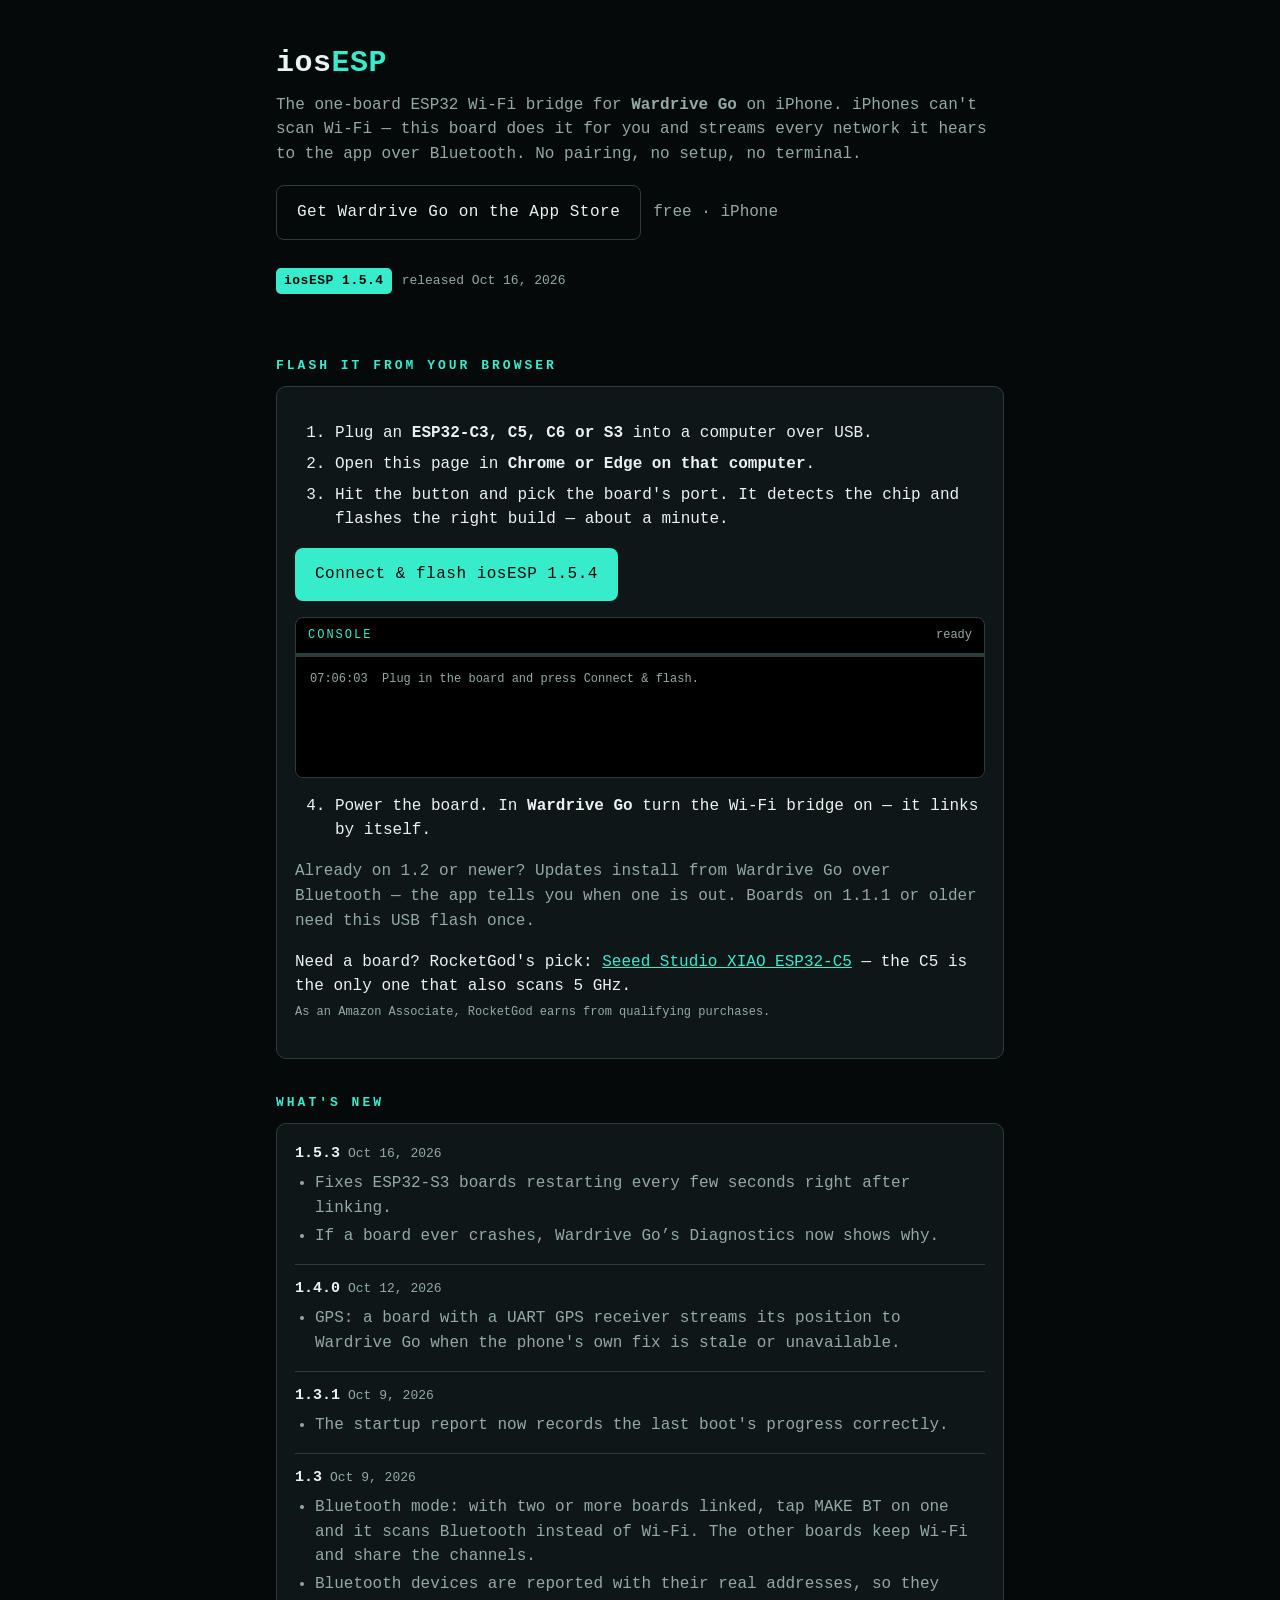
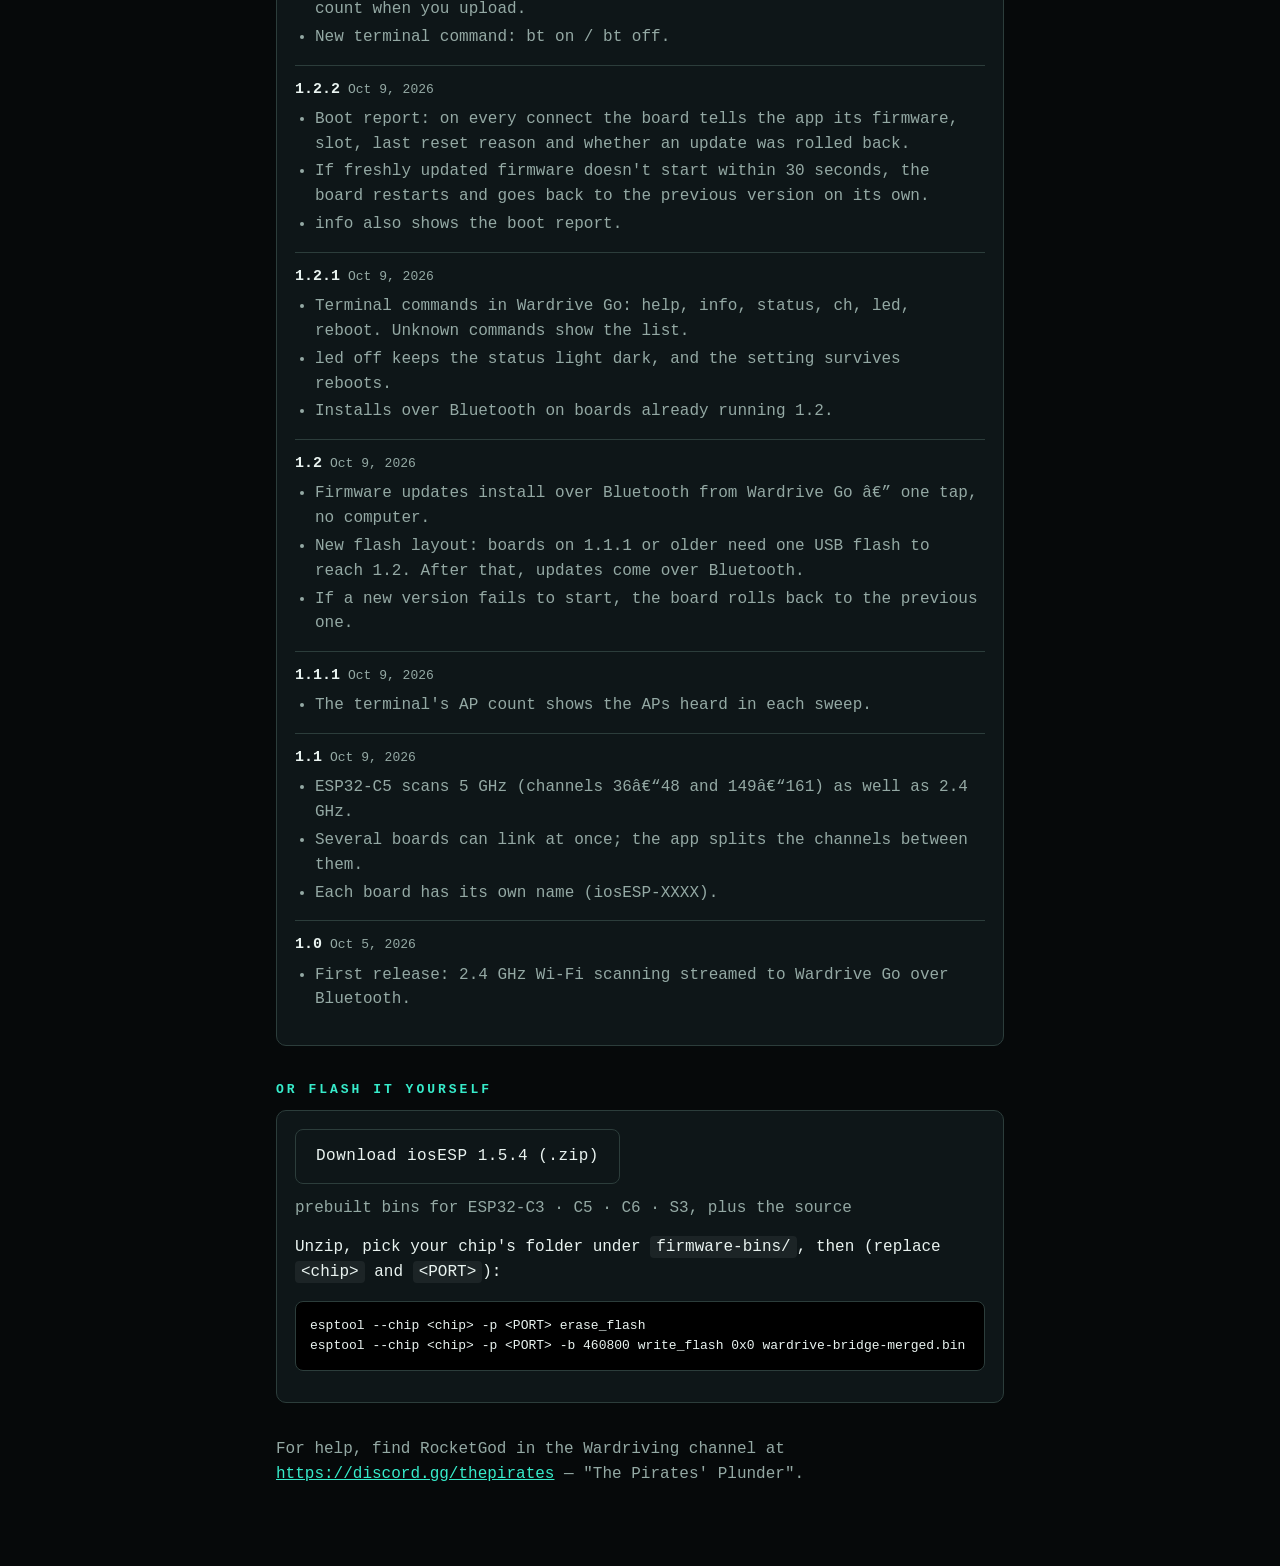
==== commit 2fca8cdb: "iosESP: simpler page with a recommended board" ====
--- a/iosESP/index.html
+++ b/iosESP/index.html
@@ -45,19 +45,6 @@
   .rel ul { margin: 0; padding-left: 20px; color: var(--muted); }
   .rel li { margin: 3px 0; }
   .update-note { margin-top: 12px; }
-  ul { margin: 0; padding-left: 20px; } ul li { margin: 6px 0; }
-  .chips { width: 100%; border-collapse: collapse; font-size: 14px; }
-  .chips th { text-align: left; color: var(--muted); font-weight: 400; font-size: 12px; letter-spacing: 1px; padding: 0 0 6px; }
-  .chips td { padding: 7px 0; border-top: 1px solid var(--line); }
-  .chips .best { color: var(--ochre); text-align: right; white-space: nowrap; }
-  .pick { display: flex; gap: 14px; align-items: center; justify-content: space-between; flex-wrap: wrap; margin-top: 16px; padding: 14px; border: 1px solid var(--glow); border-radius: 8px; background: rgba(55,236,203,.06); }
-  .pick-label { color: var(--ochre); font-size: 11px; letter-spacing: 2px; }
-  .pick-name { font-weight: 700; margin: 2px 0; }
-  .disclosure { font-size: 12px; margin: 10px 0 0; }
-  .fix { margin: 0; }
-  .fix dt { font-weight: 700; margin-top: 14px; }
-  .fix dt:first-child { margin-top: 0; }
-  .fix dd { margin: 4px 0 0; color: var(--muted); }
 </style>
 </head>
 <body>
@@ -70,45 +57,12 @@
   </div>
   <div class="ver" id="ver" hidden><b id="ver-num"></b><span id="ver-date"></span></div>
 
-  <h2>Pick a board</h2>
-  <div class="card">
-    <table class="chips">
-      <tr><th>Chip</th><th>Wi-Fi bands</th><th></th></tr>
-      <tr><td><strong>ESP32-C5</strong></td><td>2.4 + 5 GHz</td><td class="best">★ best</td></tr>
-      <tr><td>ESP32-C6</td><td>2.4 GHz</td><td></td></tr>
-      <tr><td>ESP32-C3</td><td>2.4 GHz</td><td></td></tr>
-      <tr><td>ESP32-S3</td><td>2.4 GHz</td><td></td></tr>
-    </table>
-    <p class="muted" style="margin:12px 0 0">Any board built on one of these chips works. The C5 is the only one that also scans 5 GHz, so it sees far more networks. The original ESP32, S2 and other chips are not supported.</p>
-    <div class="pick">
-      <div>
-        <div class="pick-label">ROCKETGOD'S PICK</div>
-        <div class="pick-name">Seeed Studio XIAO ESP32-C5</div>
-        <div class="muted">Dual-band 2.4 + 5 GHz, thumbnail-sized, native USB-C — no driver needed.</div>
-      </div>
-      <a class="btn" href="https://link.amazon/B043kNYbH" rel="sponsored noopener" target="_blank">View on Amazon</a>
-    </div>
-    <p class="muted disclosure">As an Amazon Associate, RocketGod earns from qualifying purchases.</p>
-  </div>
-
-  <h2>Before you start</h2>
-  <div class="card">
-    <ul>
-      <li><strong>A computer</strong> — Windows, macOS, Linux or ChromeOS. Flashing doesn't work from an iPhone or iPad.</li>
-      <li><strong>Chrome or Edge</strong> on that computer. Safari and Firefox can't talk to USB devices.</li>
-      <li><strong>A USB data cable.</strong> Many cables only charge; if the board never shows up, try another cable first.</li>
-      <li><strong>Close anything using the board</strong> — Arduino IDE, a serial monitor, another flasher tab.</li>
-      <li><strong>Drivers:</strong> boards with native USB (most C3, C5, C6 and S3 boards, including the XIAO) need none. Boards with a separate USB chip may need its driver on Windows or macOS: <a href="https://www.silabs.com/developer-tools/usb-to-uart-bridge-vcp-drivers" rel="noopener" target="_blank">CP210x</a> or <a href="https://www.wch-ic.com/downloads/CH341SER_ZIP.html" rel="noopener" target="_blank">CH340 / CH343</a>.</li>
-    </ul>
-  </div>
-
   <h2>Flash it from your browser</h2>
   <div class="card">
     <ol>
-      <li>Plug the <strong>ESP32-C3, C5, C6 or S3</strong> board into the computer over USB.</li>
+      <li>Plug an <strong>ESP32-C3, C5, C6 or S3</strong> into a computer over USB.</li>
       <li>Open this page in <strong>Chrome or Edge on that computer</strong>.</li>
-      <li>Hit the button and pick the board's port from the list. It usually reads <code>USB JTAG/serial debug unit</code> (native USB), <code>CP210x</code> or <code>USB-SERIAL CH340</code> — on a Mac, <code>cu.usbmodem…</code> or <code>cu.usbserial…</code>. If several appear, unplug the board, see which one disappears, then plug it back in.</li>
-      <li>The page detects the chip, erases it and flashes the right build. It takes about a minute — keep the board plugged in until the console says <strong>Done</strong>.</li>
+      <li>Hit the button and pick the board's port. It detects the chip and flashes the right build — about a minute.</li>
     </ol>
     <div class="row" style="margin-top:8px">
       <button id="flash" class="btn">Connect &amp; flash iosESP</button>
@@ -118,26 +72,11 @@
       <div class="bar"><div id="progress"></div></div>
       <pre id="log"></pre>
     </div>
-    <ol start="5">
-      <li>Power the board from any USB port, power bank or car charger. In <strong>Wardrive Go</strong> open Settings › Scanning &amp; device and turn on <strong>Link to the board</strong> — it finds and links the board by itself, no pairing. Allow Bluetooth when iOS asks.</li>
+    <ol start="4">
+      <li>Power the board. In <strong>Wardrive Go</strong> turn the Wi-Fi bridge on — it links by itself.</li>
     </ol>
-    <p class="muted update-note">This USB flash is a one-time step. On 1.2 or newer, updates install from Wardrive Go over Bluetooth — the app tells you when one is out. Boards on 1.1.1 or older need this USB flash once more.</p>
-  </div>
-
-  <h2>If it doesn't work</h2>
-  <div class="card">
-    <dl class="fix">
-      <dt>The board isn't in the port list</dt>
-      <dd>Try another USB cable (it may be charge-only), another USB port, or plug in directly instead of through a hub. Boards with a CP210x or CH340 chip need that driver installed first (see above). On Linux, add yourself to the <code>dialout</code> group and log back in.</dd>
-      <dt>"Failed to connect", timeouts, or it stops at "Connecting…"</dt>
-      <dd>Put the board in download mode: hold its <strong>BOOT</strong> button (sometimes labeled <strong>B</strong> or <strong>IO0</strong>), tap <strong>RESET</strong> — or unplug and replug it while holding BOOT — then release BOOT and press the flash button again. The port name can change after this, so pick it again.</dd>
-      <dt>"The port is busy" or access denied</dt>
-      <dd>Another app or browser tab has the board open. Close Arduino IDE, serial monitors and other flasher tabs, or unplug and replug the board, then try again.</dd>
-      <dt>The button is grayed out</dt>
-      <dd>The browser can't flash over USB. Use Chrome or Edge on a computer, or the manual steps below.</dd>
-      <dt>It flashed, but the app doesn't find it</dt>
-      <dd>Press the board's RESET button or replug it. Make sure <strong>Link to the board</strong> is on and Bluetooth is allowed for Wardrive Go in iOS Settings. If it still won't link, flash it once more — the page erases the board first, which clears anything left over from other firmware.</dd>
-    </dl>
+    <p class="muted update-note">Already on 1.2 or newer? Updates install from Wardrive Go over Bluetooth — the app tells you when one is out. Boards on 1.1.1 or older need this USB flash once.</p>
+    <p class="update-note">Need a board? RocketGod's pick: <a href="https://link.amazon/B043kNYbH" rel="sponsored noopener" target="_blank">Seeed Studio XIAO ESP32-C5</a> — the C5 is the only one that also scans 5 GHz.<br><span class="muted" style="font-size:12px">As an Amazon Associate, RocketGod earns from qualifying purchases.</span></p>
   </div>
 
   <h2 id="releases-h" hidden>What's new</h2>
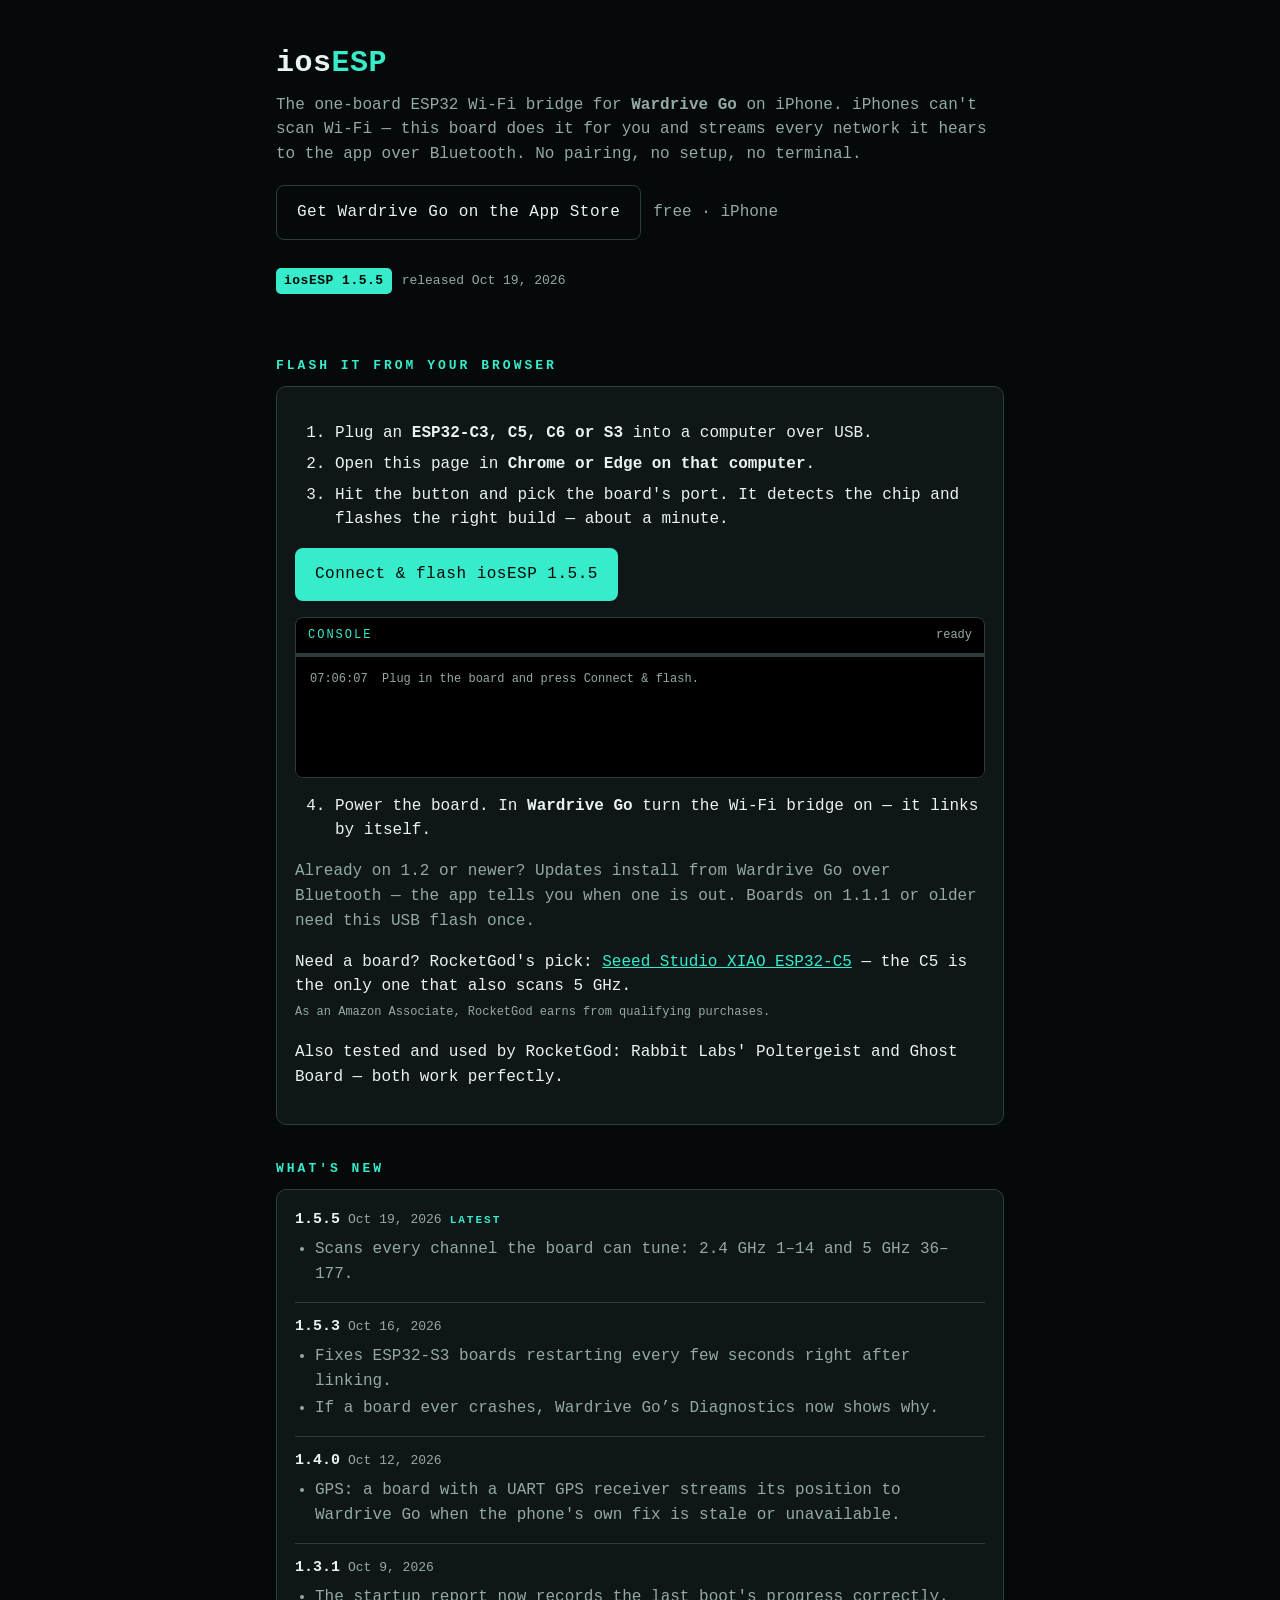
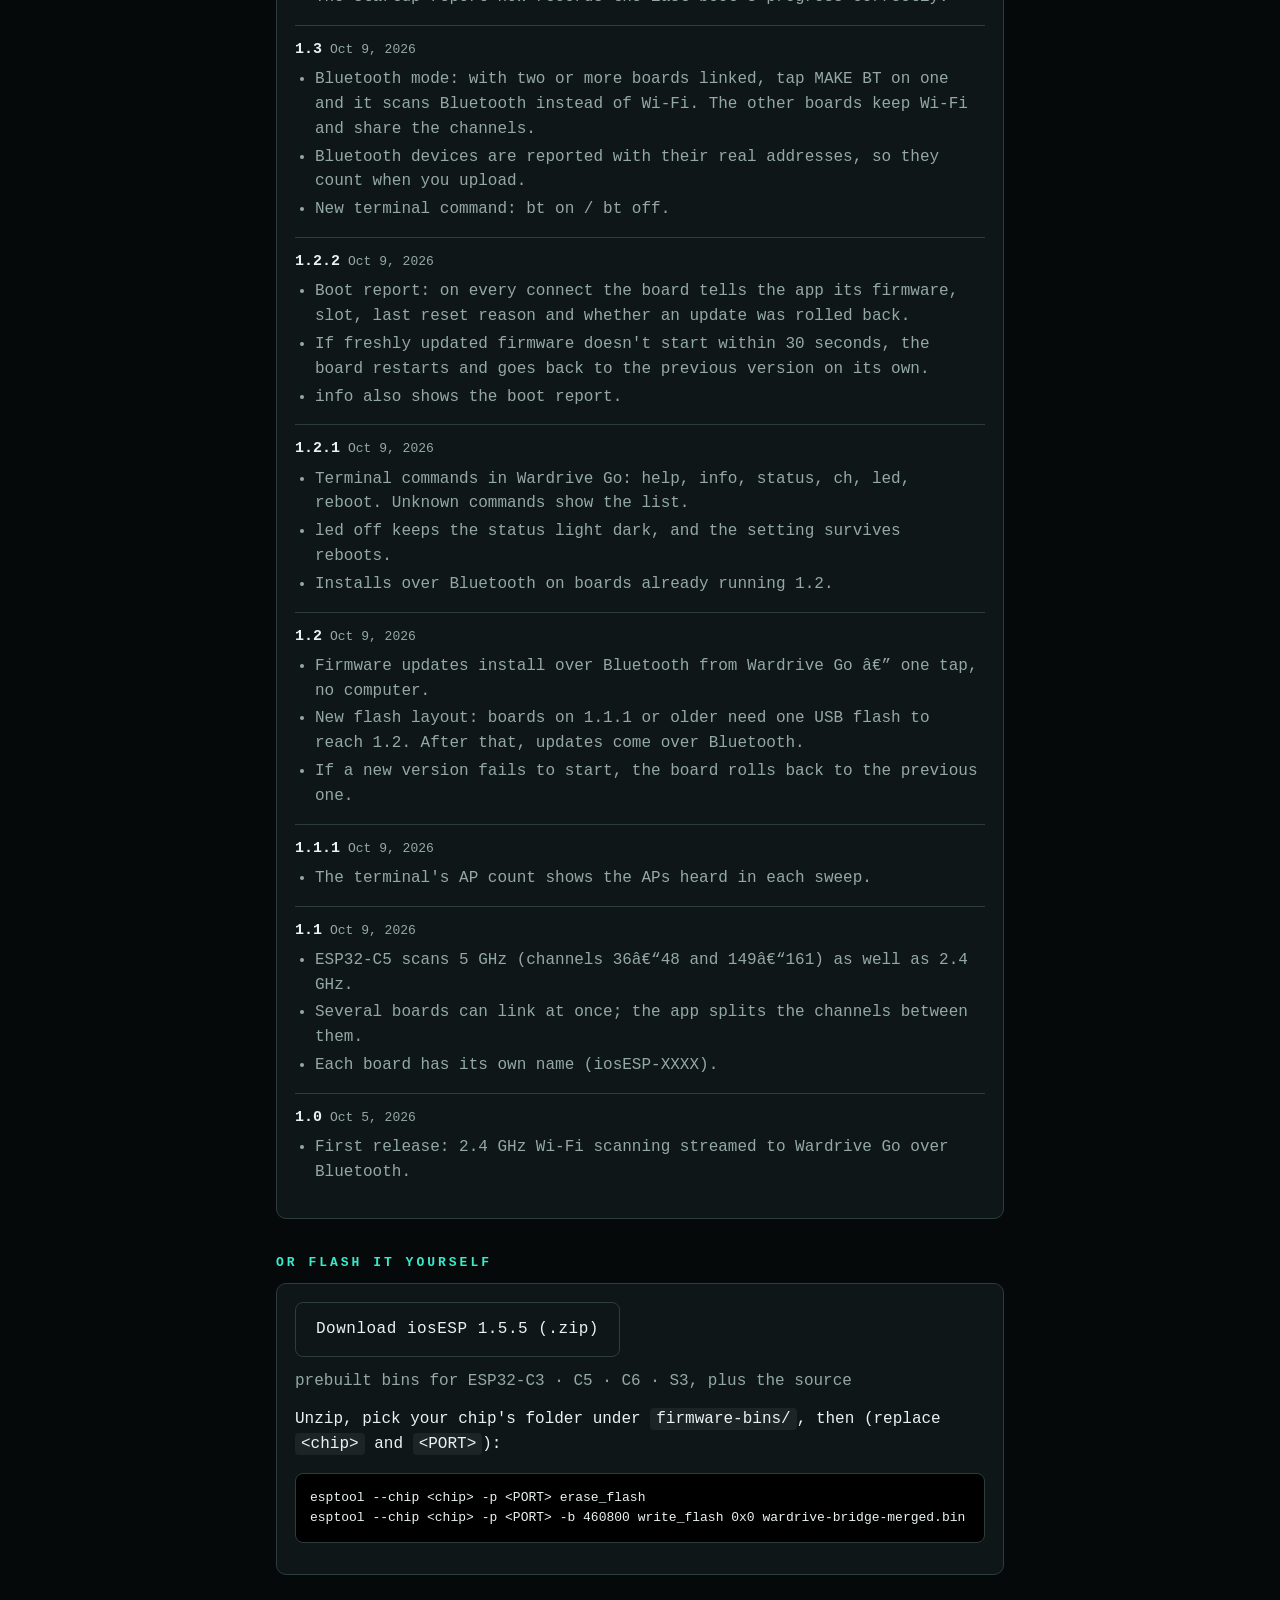
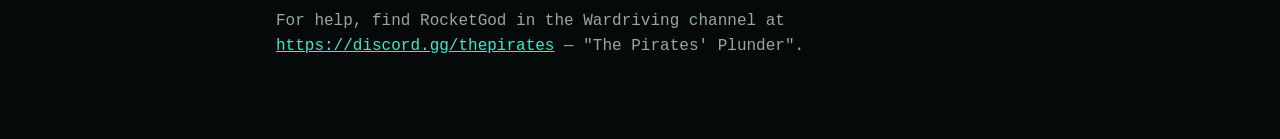
==== commit 4949f26f: "iosESP: Rabbit Labs Poltergeist and Ghost Board as tested boards" ====
--- a/iosESP/index.html
+++ b/iosESP/index.html
@@ -77,6 +77,7 @@
     </ol>
     <p class="muted update-note">Already on 1.2 or newer? Updates install from Wardrive Go over Bluetooth — the app tells you when one is out. Boards on 1.1.1 or older need this USB flash once.</p>
     <p class="update-note">Need a board? RocketGod's pick: <a href="https://link.amazon/B043kNYbH" rel="sponsored noopener" target="_blank">Seeed Studio XIAO ESP32-C5</a> — the C5 is the only one that also scans 5 GHz.<br><span class="muted" style="font-size:12px">As an Amazon Associate, RocketGod earns from qualifying purchases.</span></p>
+    <p class="update-note">Also tested and used by RocketGod: Rabbit Labs' Poltergeist and Ghost Board — both work perfectly.</p>
   </div>
 
   <h2 id="releases-h" hidden>What's new</h2>
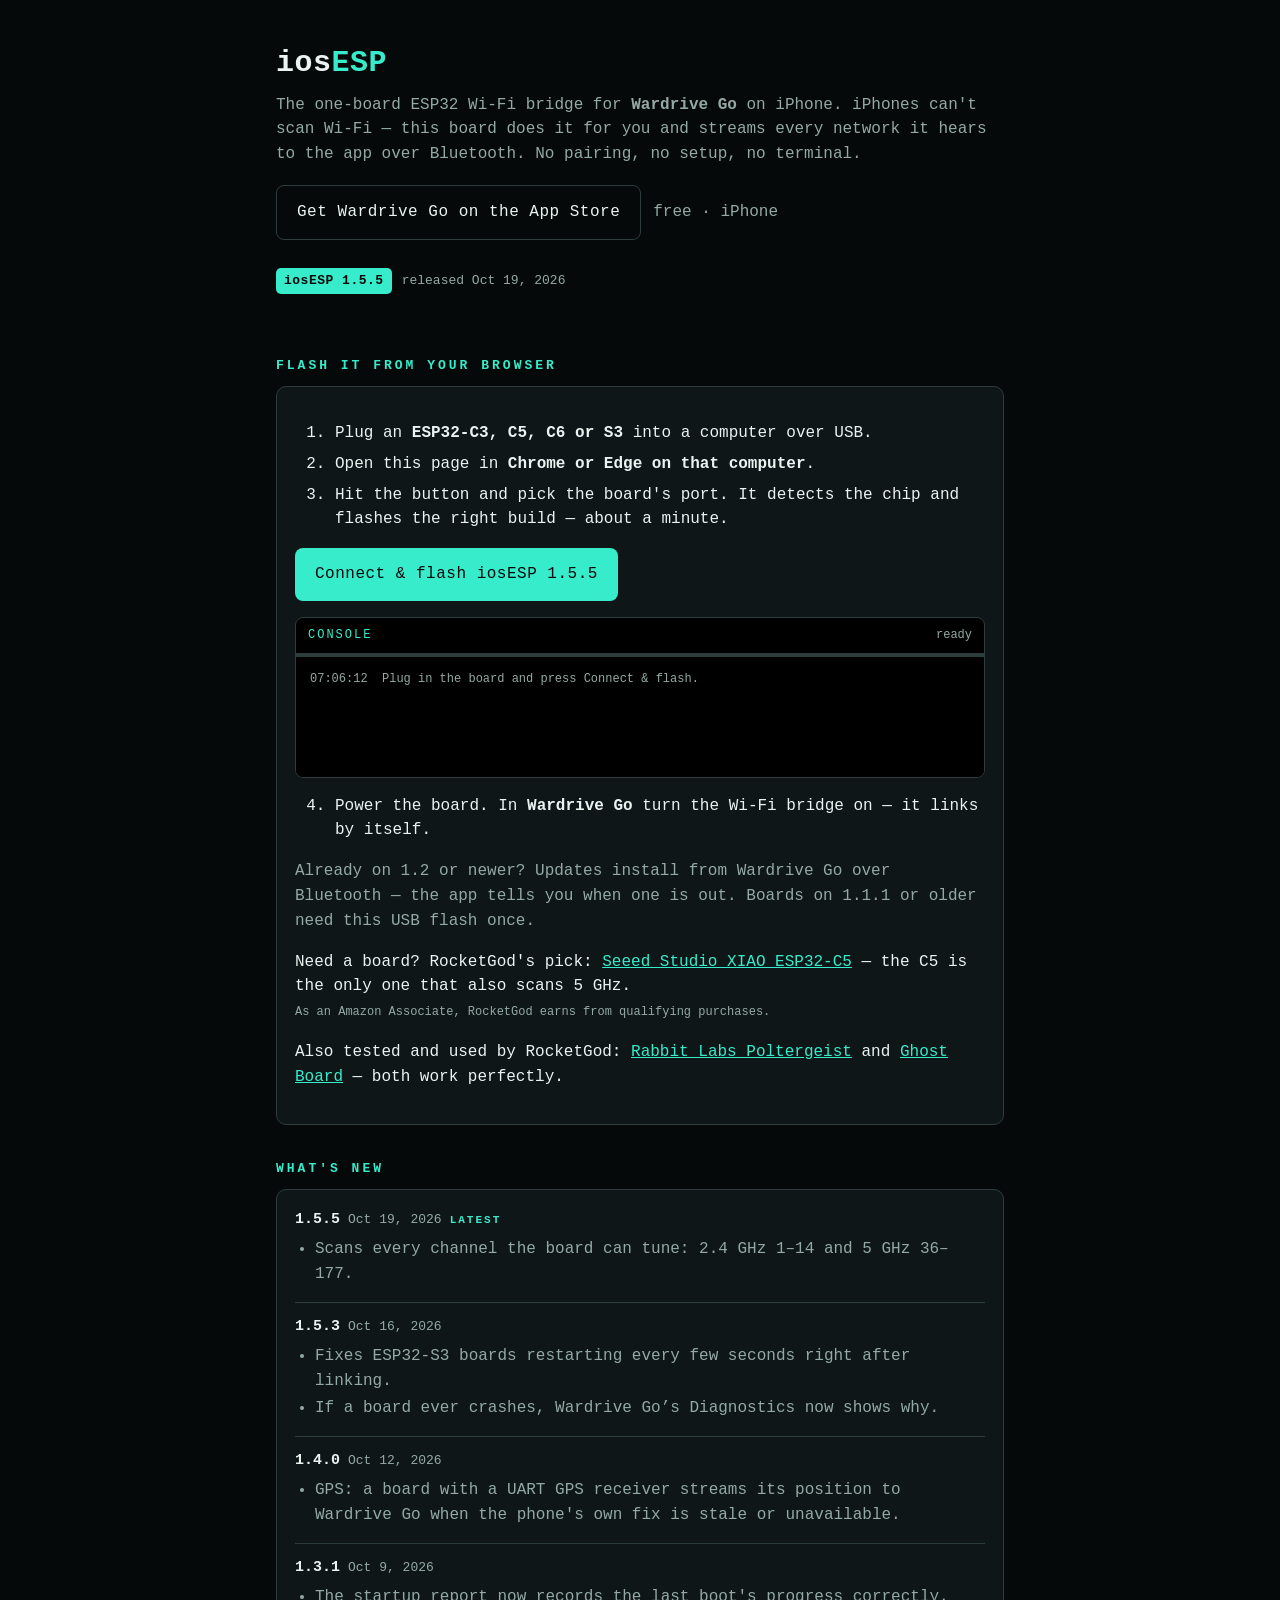
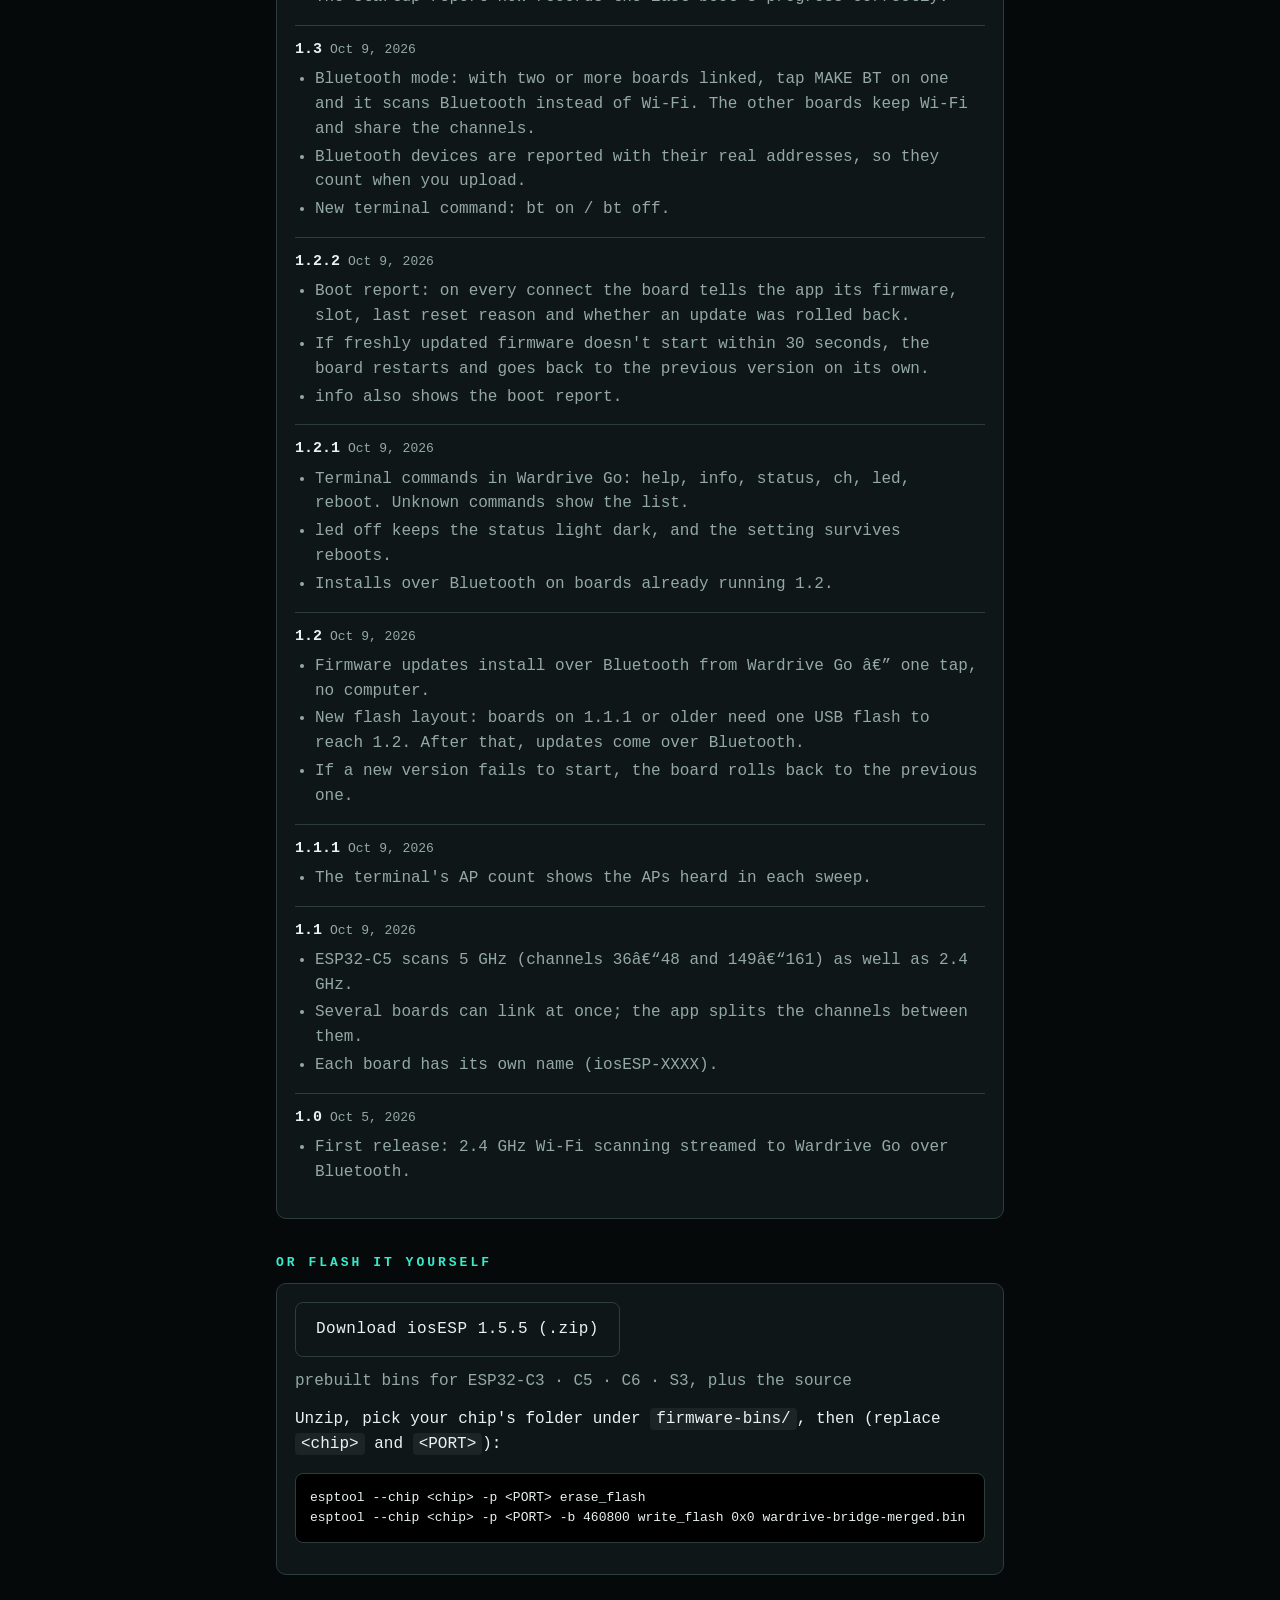
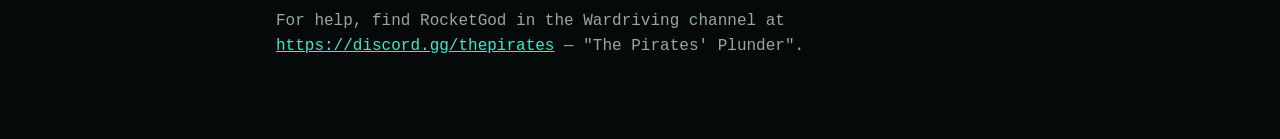
==== commit 48c74e6c: "iosESP: Poltergeist and Ghost Board links" ====
--- a/iosESP/index.html
+++ b/iosESP/index.html
@@ -77,7 +77,7 @@
     </ol>
     <p class="muted update-note">Already on 1.2 or newer? Updates install from Wardrive Go over Bluetooth — the app tells you when one is out. Boards on 1.1.1 or older need this USB flash once.</p>
     <p class="update-note">Need a board? RocketGod's pick: <a href="https://link.amazon/B043kNYbH" rel="sponsored noopener" target="_blank">Seeed Studio XIAO ESP32-C5</a> — the C5 is the only one that also scans 5 GHz.<br><span class="muted" style="font-size:12px">As an Amazon Associate, RocketGod earns from qualifying purchases.</span></p>
-    <p class="update-note">Also tested and used by RocketGod: Rabbit Labs' Poltergeist and Ghost Board — both work perfectly.</p>
+    <p class="update-note">Also tested and used by RocketGod: <a href="https://rabbit-labs.com/product/rabbit-labs-poltergeist-5ghz-wifi-board/" rel="noopener" target="_blank">Rabbit Labs Poltergeist</a> and <a href="https://lab401.com/r?id=iop7bf" rel="sponsored noopener" target="_blank">Ghost Board</a> — both work perfectly.</p>
   </div>
 
   <h2 id="releases-h" hidden>What's new</h2>
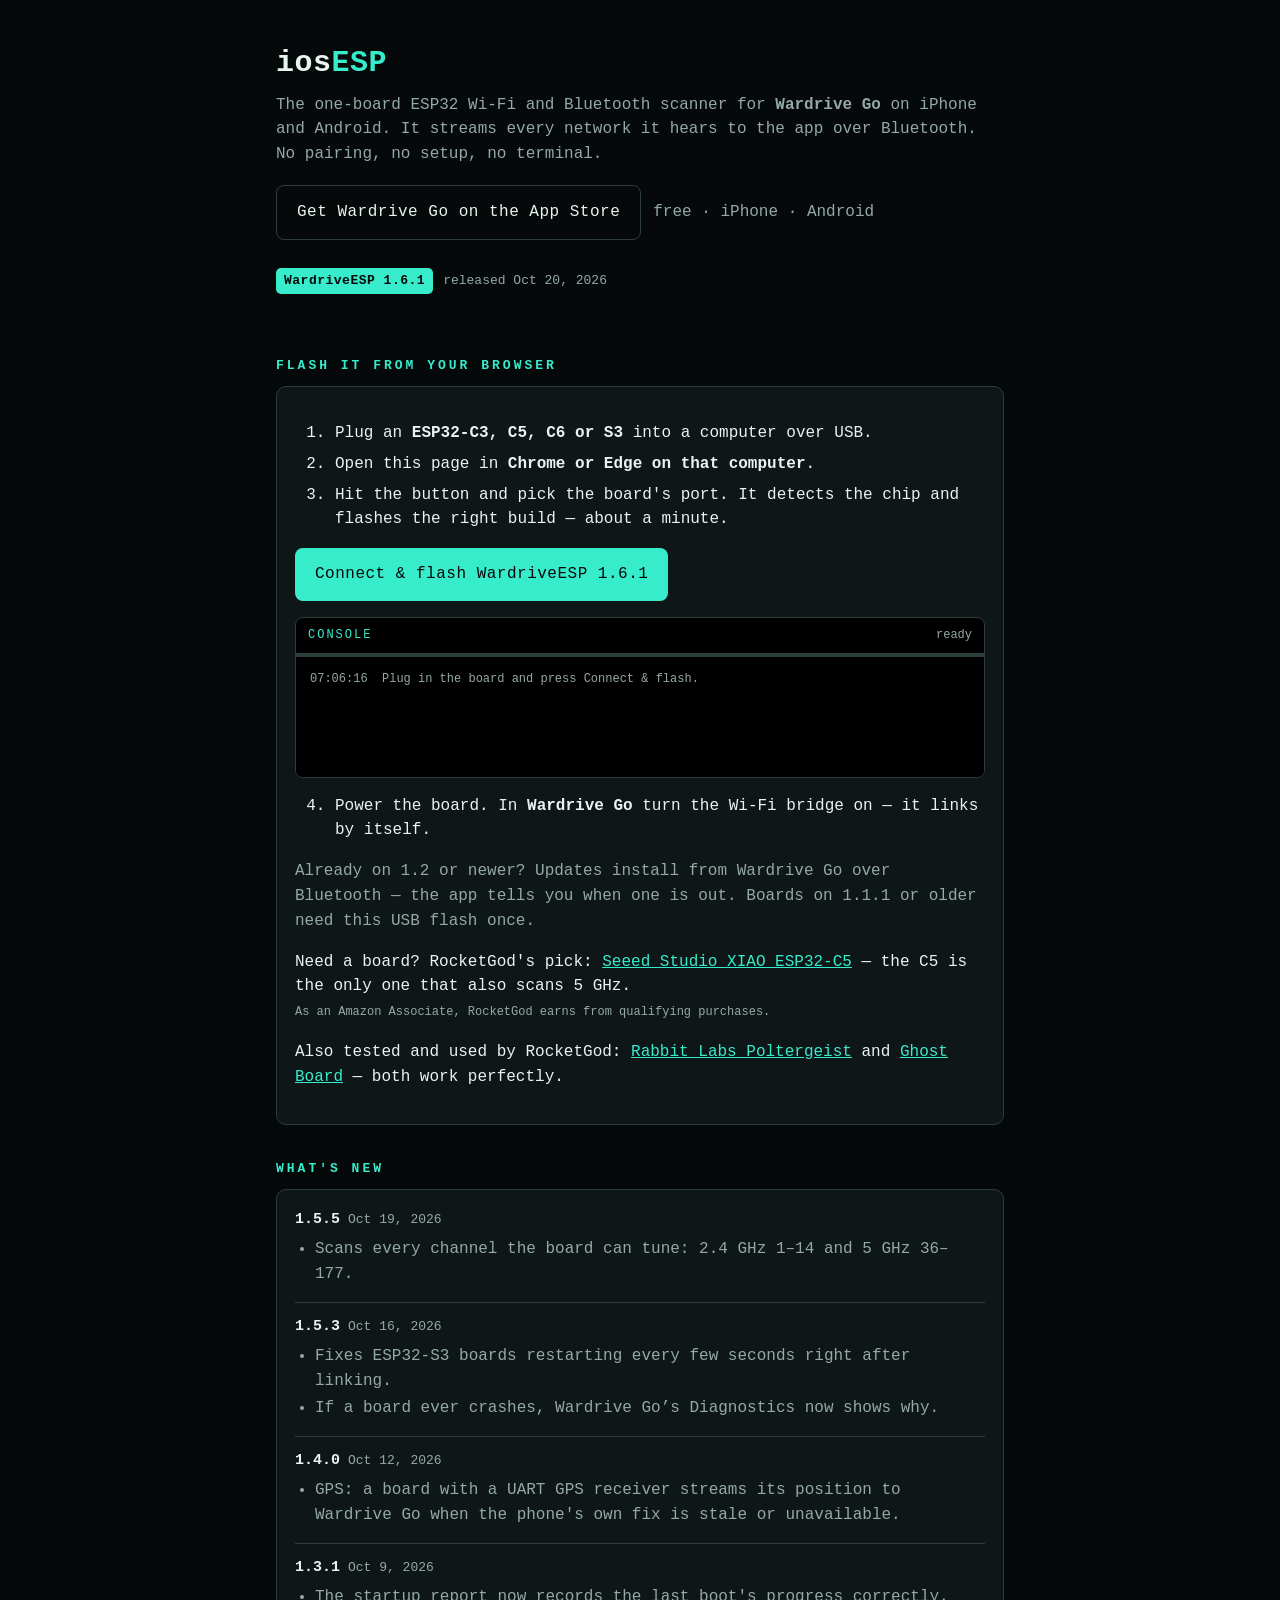
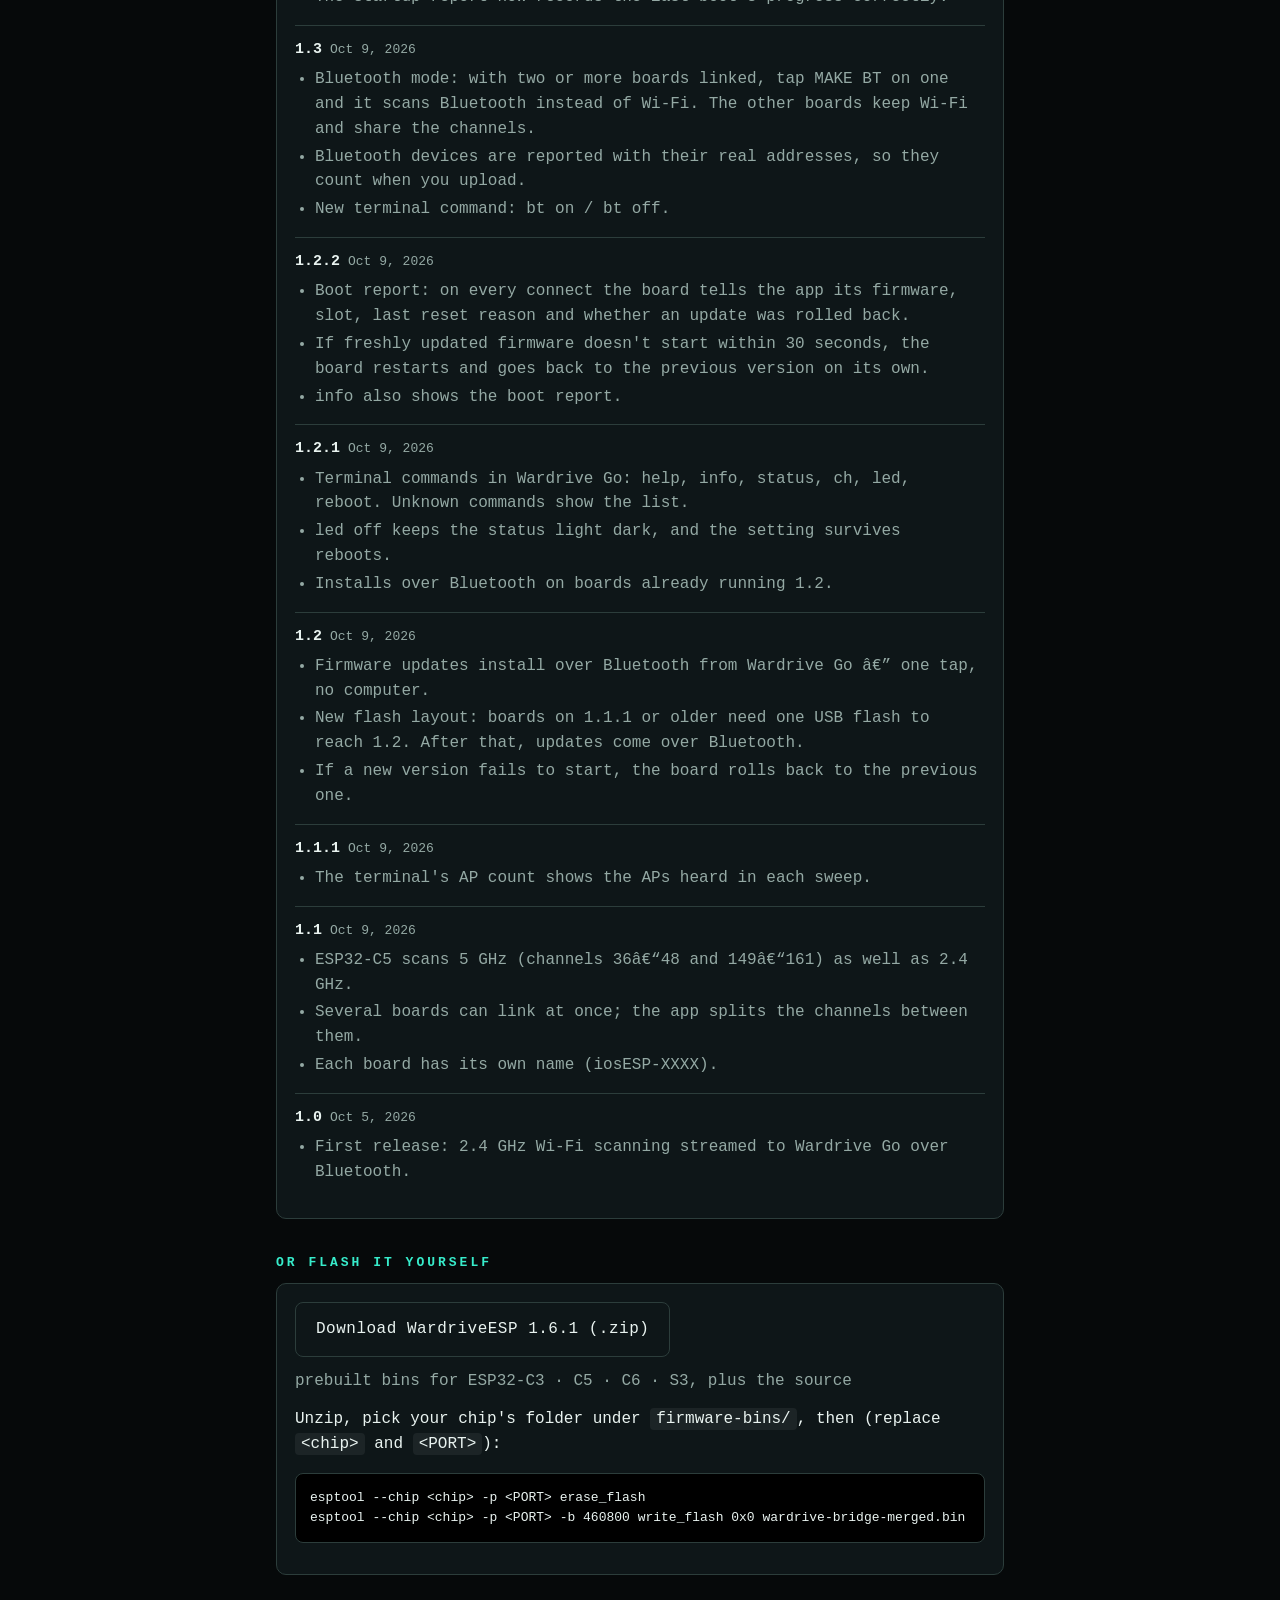
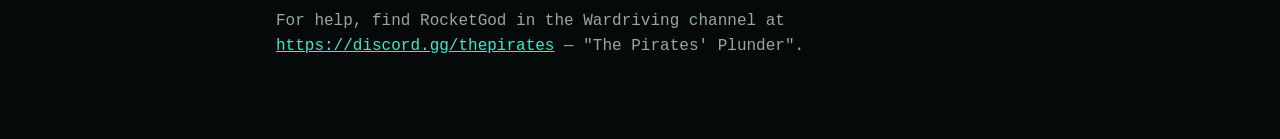
==== commit 40ca9171: "WardriveESP page; iosESP redirects to it" ====
--- a/iosESP/index.html
+++ b/iosESP/index.html
@@ -2,234 +2,14 @@
 <html lang="en">
 <head>
 <meta charset="utf-8">
+<title>WardriveESP firmware</title>
 <meta name="viewport" content="width=device-width, initial-scale=1">
-<title>iosESP firmware</title>
-<meta name="description" content="iosESP — the one-board ESP32 Wi-Fi bridge firmware for Wardrive Go on iPhone. Flash it from your browser.">
-<style>
-  :root { --paper:#06090A; --surface:#0E1618; --ink:#E9F3F0; --muted:#94A9A4; --line:#2C3D3B; --glow:#37ECCB; --ochre:#E0A53C; --danger:#FF5B52; }
-  * { box-sizing: border-box; }
-  body { margin:0; background:var(--paper); color:var(--ink); font: 16px/1.55 ui-monospace, SFMono-Regular, Menlo, Consolas, monospace; }
-  main { max-width: 760px; margin: 0 auto; padding: 40px 16px 64px; }
-  h1 { font-size: 30px; margin: 0 0 6px; letter-spacing: .5px; }
-  h1 span { color: var(--glow); }
-  .sub { color: var(--muted); margin: 0 0 28px; }
-  h2 { font-size: 13px; letter-spacing: 3px; color: var(--glow); margin: 34px 0 10px; text-transform: uppercase; }
-  .card { background: var(--surface); border: 1px solid var(--line); border-radius: 10px; padding: 18px; }
-  .btn { display:inline-block; background: var(--glow); color: var(--paper); font-weight: 700; padding: 14px 20px; border-radius: 8px; text-decoration: none; letter-spacing: .5px; border: 0; font: inherit; cursor: pointer; }
-  .btn.alt { background: transparent; color: var(--ink); border: 1px solid var(--line); }
-  .btn:disabled { opacity: .45; cursor: default; }
-  code { background: rgba(255,255,255,.06); padding: 2px 6px; border-radius: 4px; }
-  pre { background: #000; border: 1px solid var(--line); border-radius: 8px; padding: 14px; overflow-x: auto; font-size: 13px; }
-  .muted { color: var(--muted); }
-  a { color: var(--glow); }
-  .row { display:flex; gap: 12px; flex-wrap: wrap; align-items: center; }
-  ol li { margin: 6px 0; }
-  .term { margin-top: 16px; background: #000; border: 1px solid var(--line); border-radius: 8px; overflow: hidden; }
-  .term-bar { display:flex; justify-content: space-between; align-items: center; padding: 8px 12px; border-bottom: 1px solid var(--line); font-size: 12px; }
-  .term-bar .title { color: var(--glow); letter-spacing: 2px; }
-  .term-bar .state { color: var(--muted); }
-  .term-bar .state.busy { color: var(--ochre); }
-  .term-bar .state.ok { color: var(--glow); }
-  .term-bar .state.err { color: var(--danger); }
-  .bar { height: 3px; background: var(--line); }
-  .bar > div { height: 100%; width: 0; background: var(--glow); transition: width .2s; }
-  #log { margin: 0; border: 0; border-radius: 0; max-height: 280px; min-height: 120px; overflow: auto; font-size: 12px; line-height: 1.45; white-space: pre-wrap; word-break: break-word; }
-  #log .ok { color: var(--glow); } #log .err { color: var(--danger); } #log .dim { color: var(--muted); } #log .hi { color: var(--ink); }
-  .ver { display:inline-flex; gap: 10px; align-items: center; margin: -14px 0 28px; font-size: 13px; color: var(--muted); }
-  .ver b { color: var(--paper); background: var(--glow); padding: 3px 8px; border-radius: 5px; letter-spacing: .5px; }
-  .rel { padding: 12px 0; border-top: 1px solid var(--line); }
-  .rel:first-child { border-top: 0; padding-top: 0; }
-  .rel h3 { margin: 0 0 6px; font-size: 15px; }
-  .rel h3 span { color: var(--muted); font-weight: 400; font-size: 13px; margin-left: 8px; }
-  .rel h3 em { color: var(--glow); font-style: normal; font-size: 11px; letter-spacing: 2px; margin-left: 8px; }
-  .rel ul { margin: 0; padding-left: 20px; color: var(--muted); }
-  .rel li { margin: 3px 0; }
-  .update-note { margin-top: 12px; }
-</style>
+<link rel="canonical" href="https://rocketgod.dev/WardriveESP/">
+<meta http-equiv="refresh" content="0; url=../WardriveESP/">
+<script>location.replace("../WardriveESP/" + location.search + location.hash);</script>
+<style>body{background:#0b0b0f;color:#e8e8ee;font:16px system-ui,sans-serif;display:grid;place-items:center;min-height:100vh;margin:0}a{color:#7cf}</style>
 </head>
 <body>
-<main>
-  <h1>ios<span>ESP</span></h1>
-  <p class="sub">The one-board ESP32 Wi-Fi bridge for <strong>Wardrive Go</strong> on iPhone. iPhones can't scan Wi-Fi — this board does it for you and streams every network it hears to the app over Bluetooth. No pairing, no setup, no terminal.</p>
-  <div class="row" style="margin:-10px 0 28px">
-    <a class="btn alt" href="https://apps.apple.com/app/id6783390938">Get Wardrive Go on the App Store</a>
-    <span class="muted">free · iPhone</span>
-  </div>
-  <div class="ver" id="ver" hidden><b id="ver-num"></b><span id="ver-date"></span></div>
-
-  <h2>Flash it from your browser</h2>
-  <div class="card">
-    <ol>
-      <li>Plug an <strong>ESP32-C3, C5, C6 or S3</strong> into a computer over USB.</li>
-      <li>Open this page in <strong>Chrome or Edge on that computer</strong>.</li>
-      <li>Hit the button and pick the board's port. It detects the chip and flashes the right build — about a minute.</li>
-    </ol>
-    <div class="row" style="margin-top:8px">
-      <button id="flash" class="btn">Connect &amp; flash iosESP</button>
-    </div>
-    <div class="term">
-      <div class="term-bar"><span class="title">CONSOLE</span><span id="state" class="state">ready</span></div>
-      <div class="bar"><div id="progress"></div></div>
-      <pre id="log"></pre>
-    </div>
-    <ol start="4">
-      <li>Power the board. In <strong>Wardrive Go</strong> turn the Wi-Fi bridge on — it links by itself.</li>
-    </ol>
-    <p class="muted update-note">Already on 1.2 or newer? Updates install from Wardrive Go over Bluetooth — the app tells you when one is out. Boards on 1.1.1 or older need this USB flash once.</p>
-    <p class="update-note">Need a board? RocketGod's pick: <a href="https://link.amazon/B043kNYbH" rel="sponsored noopener" target="_blank">Seeed Studio XIAO ESP32-C5</a> — the C5 is the only one that also scans 5 GHz.<br><span class="muted" style="font-size:12px">As an Amazon Associate, RocketGod earns from qualifying purchases.</span></p>
-    <p class="update-note">Also tested and used by RocketGod: <a href="https://rabbit-labs.com/product/rabbit-labs-poltergeist-5ghz-wifi-board/" rel="noopener" target="_blank">Rabbit Labs Poltergeist</a> and <a href="https://lab401.com/r?id=iop7bf" rel="sponsored noopener" target="_blank">Ghost Board</a> — both work perfectly.</p>
-  </div>
-
-  <h2 id="releases-h" hidden>What's new</h2>
-  <div class="card" id="releases" hidden></div>
-
-  <h2>Or flash it yourself</h2>
-  <div class="card">
-    <div class="row">
-      <a class="btn alt" id="zip" href="iosESP.zip">Download iosESP.zip</a>
-      <span class="muted">prebuilt bins for ESP32-C3 · C5 · C6 · S3, plus the source</span>
-    </div>
-    <p style="margin-top:14px">Unzip, pick your chip's folder under <code>firmware-bins/</code>, then (replace <code>&lt;chip&gt;</code> and <code>&lt;PORT&gt;</code>):</p>
-<pre>esptool --chip &lt;chip&gt; -p &lt;PORT&gt; erase_flash
-esptool --chip &lt;chip&gt; -p &lt;PORT&gt; -b 460800 write_flash 0x0 wardrive-bridge-merged.bin</pre>
-  </div>
-
-  <p class="muted" style="margin-top:34px">For help, find RocketGod in the Wardriving channel at <a href="https://discord.gg/thepirates">https://discord.gg/thepirates</a> — "The Pirates' Plunder".</p>
-</main>
-<script type="module">
-const ESPTOOL = "https://cdn.jsdelivr.net/npm/esptool-js@0.7.0/+esm";
-const BINS = {
-  "ESP32-C3": "bins/esp32c3/wardrive-bridge-merged.bin",
-  "ESP32-C5": "bins/esp32c5/wardrive-bridge-merged.bin",
-  "ESP32-C6": "bins/esp32c6/wardrive-bridge-merged.bin",
-  "ESP32-S3": "bins/esp32s3/wardrive-bridge-merged.bin",
-};
-const btn = document.getElementById("flash"), logEl = document.getElementById("log");
-const stateEl = document.getElementById("state"), bar = document.getElementById("progress");
-
-function line(text, cls = "dim") {
-  const t = String(text).replace(/\r?\n$/, "");
-  if (!t.trim()) return;
-  const el = document.createElement("div");
-  el.className = cls;
-  el.textContent = `${new Date().toTimeString().slice(0, 8)}  ${t}`;
-  logEl.appendChild(el);
-  while (logEl.childElementCount > 1500) logEl.removeChild(logEl.firstChild);
-  logEl.scrollTop = logEl.scrollHeight;
-}
-function state(text, cls = "") { stateEl.textContent = text; stateEl.className = "state " + cls; }
-
-let latest = "";
-function fmtDate(s) {
-  const d = new Date(`${s}T12:00:00`);
-  return isNaN(d) ? s : d.toLocaleDateString("en-US", { month: "short", day: "numeric", year: "numeric" });
-}
-function el(tag, cls, text) {
-  const e = document.createElement(tag);
-  if (cls) e.className = cls;
-  if (text !== undefined) e.textContent = text;
-  return e;
-}
-fetch(`version.json?t=${Date.now()}`, { cache: "no-store" })
-  .then(r => (r.ok ? r.json() : null))
-  .then(v => {
-    if (!v || !v.latest) return;
-    latest = v.latest;
-    document.getElementById("ver-num").textContent = `iosESP ${v.latest}`;
-    document.getElementById("ver-date").textContent = v.date ? `released ${fmtDate(v.date)}` : "";
-    document.getElementById("ver").hidden = false;
-    btn.textContent = `Connect & flash iosESP ${v.latest}`;
-    const zip = document.getElementById("zip");
-    zip.textContent = `Download iosESP ${v.latest} (.zip)`;
-    zip.href = `iosESP.zip?v=${encodeURIComponent(v.latest)}`;
-    const box = document.getElementById("releases");
-    for (const r of v.releases || []) {
-      const item = el("div", "rel");
-      const h = el("h3", "", r.version);
-      if (r.date) h.appendChild(el("span", "", fmtDate(r.date)));
-      if (r.version === v.latest) h.appendChild(el("em", "", "LATEST"));
-      item.appendChild(h);
-      const ul = el("ul");
-      for (const n of r.notes || []) ul.appendChild(el("li", "", n));
-      item.appendChild(ul);
-      box.appendChild(item);
-    }
-    if (box.childElementCount) { box.hidden = false; document.getElementById("releases-h").hidden = false; }
-  })
-  .catch(() => {});
-function progress(f) { bar.style.width = `${Math.round(Math.max(0, Math.min(1, f)) * 100)}%`; }
-
-const terminal = {
-  clean() {},
-  writeLine(s) { line(s, /error|fail/i.test(s) ? "err" : /chip is|detect|features|crystal|mac/i.test(s) ? "hi" : "dim"); },
-  write(s) { line(s); },
-};
-
-if (!("serial" in navigator)) {
-  btn.disabled = true;
-  line("This browser can't flash over USB. Use Chrome or Edge on a computer, or the manual steps below.", "err");
-  state("unsupported", "err");
-} else if (!window.isSecureContext) {
-  btn.disabled = true;
-  line("USB flashing needs this page over HTTPS.", "err");
-  state("unsupported", "err");
-} else {
-  line("Plug in the board and press Connect & flash.");
-}
-
-btn.addEventListener("click", async () => {
-  let port;
-  try { port = await navigator.serial.requestPort(); }
-  catch { line("No port selected."); return; }
-
-  btn.disabled = true; progress(0); logEl.textContent = "";
-  let transport;
-  try {
-    state("connecting", "busy");
-    line("Connecting…", "hi");
-    const { ESPLoader, Transport } = await import(ESPTOOL);
-    if (port.readable || port.writable) { try { await port.close(); } catch {} }
-    transport = new Transport(port, false);
-    const loader = new ESPLoader({ transport, baudrate: 460800, terminal, debugLogging: false });
-    const desc = await loader.main();
-    const chip = loader.chip.CHIP_NAME;
-    line(`Detected ${desc}`, "ok");
-    const path = BINS[chip];
-    if (!path) throw new Error(`${chip} isn't supported. iosESP runs on ESP32-C3, C5, C6 and S3.`);
-
-    state("downloading", "busy");
-    const res = await fetch(`${path}?v=${encodeURIComponent(latest || Date.now())}`, { cache: "no-store" });
-    if (!res.ok) throw new Error(`Couldn't download the ${chip} build (HTTP ${res.status}).`);
-    const data = new Uint8Array(await res.arrayBuffer());
-    line(`Downloaded iosESP ${latest ? latest + " " : ""}for ${chip} (${(data.length / 1024).toFixed(0)} KB).`, "hi");
-
-    state("erasing + flashing", "busy");
-    line("Erasing and flashing — keep the board plugged in…", "hi");
-    await loader.writeFlash({
-      fileArray: [{ data, address: 0 }],
-      flashMode: "keep", flashFreq: "keep", flashSize: "keep",
-      eraseAll: true, compress: true,
-      reportProgress: (_i, written, total) => progress(written / total),
-    });
-    progress(1);
-    const nativeUsb = (port.getInfo ? port.getInfo().usbProductId : 0) === 0x1001;
-    await loader.after("hard_reset", nativeUsb);
-    line(`Done. The board restarted into iosESP${latest ? " " + latest : ""} — turn on the Wi-Fi bridge in Wardrive Go.`, "ok");
-    state("done", "ok");
-  } catch (e) {
-    const msg = e && e.message ? e.message : String(e);
-    line(`Failed: ${msg}`, "err");
-    if (/failed to open serial port|port is already open|access denied/i.test(msg)) {
-      line("The port is busy. Close any other app or tab using it (Arduino IDE, serial monitor), or unplug and replug the board, then try again.", "hi");
-    } else {
-      line("Hold the board's BOOT button, tap RESET (or replug while holding BOOT), release BOOT, then try again.", "hi");
-    }
-    state("failed", "err");
-  } finally {
-    try { if (transport) await transport.disconnect(); } catch {}
-    btn.disabled = false;
-  }
-});
-</script>
+<p>iosESP is now WardriveESP. <a href="../WardriveESP/">Continue to the new page</a>.</p>
 </body>
 </html>
